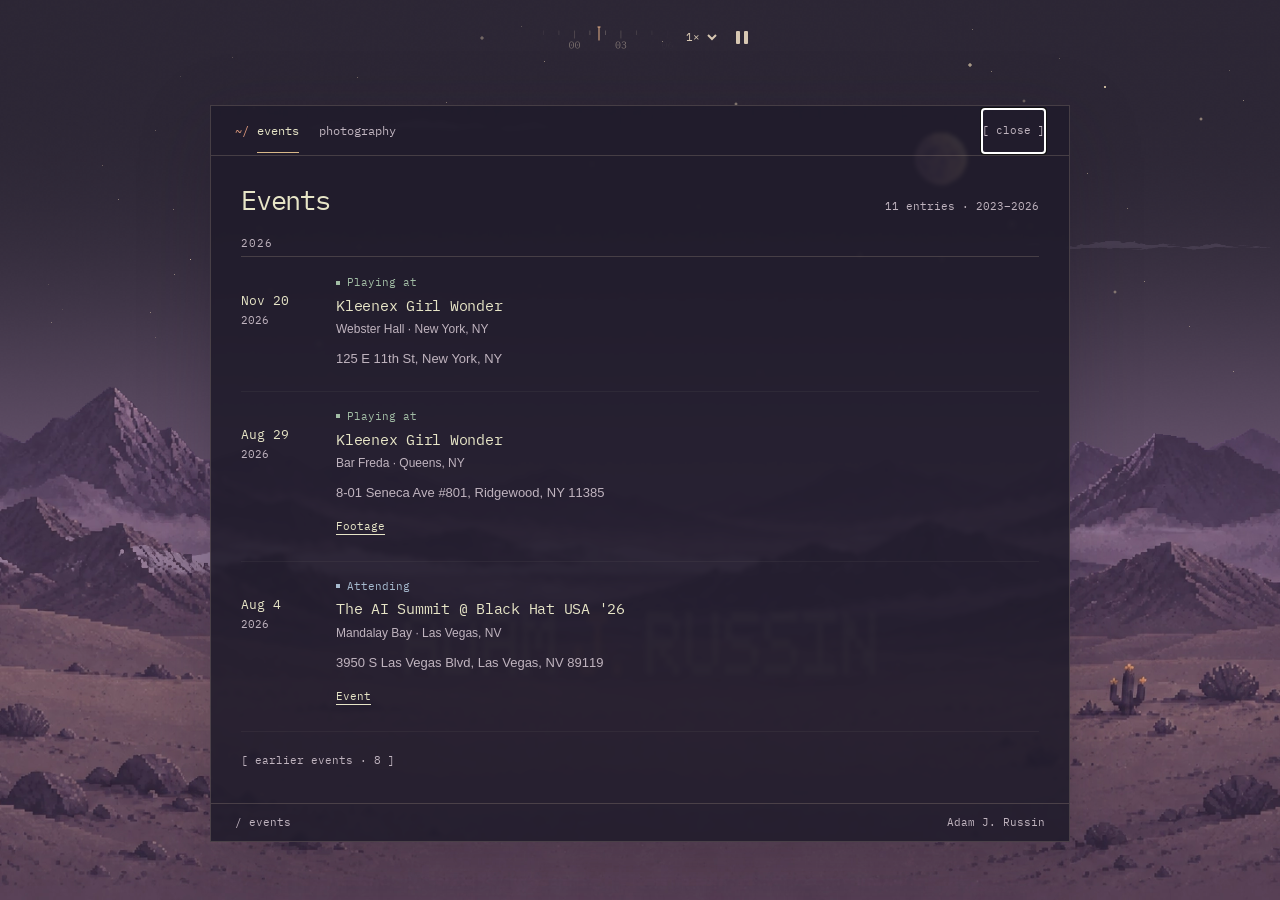
==== events/index.html @ da267774 "Keep a comfortable scene height and scroll short windows" ====
<!doctype html>
<html lang="en">
<head>
  <meta charset="utf-8">
  <meta name="viewport" content="width=device-width, initial-scale=1">
  <meta name="description" content="Personal website of Adam J. Russin — drummer for Kleenex Girl Wonder, photographer, and technology speaker.">
  <title>Events · Adam J. Russin</title>
  <link rel="icon" type="image/svg+xml" href="/favicon.svg">
  <link rel="preconnect" href="https://fonts.googleapis.com">
  <link rel="preconnect" href="https://fonts.gstatic.com" crossorigin>
  <link rel="stylesheet" href="https://fonts.googleapis.com/css2?family=IBM+Plex+Mono:wght@400;500&display=swap">
  <link rel="stylesheet" href="/vista/style.css?v=d1c77b905fd1">
  <script defer src="/vista/content.js?v=d1c77b905fd1"></script>
  <script defer src="/vista/app.js?v=d1c77b905fd1"></script>
<link rel="canonical" href="https://adamrussin.com/events/">
  <meta property="og:title" content="Events · Adam J. Russin">
  <meta property="og:type" content="website">
  <meta property="og:url" content="https://adamrussin.com/events/">
  <meta property="og:description" content="Drummer, photographer, and technology speaker. A small living landscape by Adam J. Russin.">
  <meta property="og:image" content="https://adamrussin.com/vista/assets/03cd3fed69d7.webp">
  <meta name="theme-color" content="#302637">
  <style>.site-heading{position:absolute;width:1px;height:1px;overflow:hidden;clip-path:inset(50%);white-space:nowrap}</style>
  <script async src="https://www.googletagmanager.com/gtag/js?id=G-1J16K8YPDJ"></script>
  <script>
    window.dataLayer = window.dataLayer || [];
    function gtag(){dataLayer.push(arguments);}
    gtag('js', new Date());
    gtag('config', 'G-1J16K8YPDJ', {send_page_view: false});
    gtag('event', 'page_view', {page_location: location.href, page_title: document.title});
  </script>
</head>
<body>
  <main aria-label="Adam J. Russin"><h1 class="site-heading">Adam J. Russin</h1>
    <div id="adam-vista" data-site-base="/" data-release="d1c77b905fd1" data-layout="archive" data-open="false" data-name-pose="upright" aria-label="Living vista with continuous daylight">
  <div class="va-stage">
<div class="va-time-dock" aria-label="Sky time controls">
  <output hidden aria-hidden="true" class="va-time-value" aria-label="Time in the landscape">01:26</output>
  <div class="va-time-compass"><canvas width="300" height="76" aria-hidden="true"></canvas><input class="va-time-input" type="range" min="0" max="1" step="0.001" value="0.06" aria-label="Sky time; drag or throw to turn time" aria-valuetext="01:26"></div>
  <select class="va-time-speed" aria-label="Day and night cycle speed"><option value="1">1×</option><option value="6">6×</option><option value="18">18×</option></select>
  <button type="button" class="va-time-pause" aria-label="Pause sky motion" aria-pressed="false"><span class="va-pause-icon" aria-hidden="true"></span><span class="va-play-icon" aria-hidden="true"></span></button>
</div>

    <div class="va-landscape" aria-hidden="true"></div>
<div class="va-world" aria-hidden="true"><canvas class="va-world-light"></canvas><canvas class="va-world-accents"></canvas></div>
<canvas class="va-moon-layer" aria-hidden="true"></canvas>

    <div class="va-home">
      <nav class="va-sky-nav" aria-label="Main navigation">
        <a class="va-sky-link va-github" href="https://github.com/arussin" target="_blank" rel="noopener noreferrer"><span class="va-constellation" aria-hidden="true"><canvas width="160" height="100"></canvas><b></b><i></i></span>GitHub</a>
        <a class="va-sky-link va-linkedin" href="https://www.linkedin.com/in/adamrussin/" target="_blank" rel="noopener noreferrer"><span class="va-constellation" aria-hidden="true"><canvas width="160" height="100"></canvas><b></b><i></i></span>LinkedIn</a>
        <a class="va-sky-link va-events" data-view="events" aria-controls="va-reading" aria-expanded="false" href="/events/"><span class="va-constellation" aria-hidden="true"><canvas width="160" height="100"></canvas><b></b><i></i></span>Events</a>
        <a class="va-sky-link va-photography" data-view="photography" aria-controls="va-reading" aria-expanded="false" href="/photography/"><span class="va-constellation" aria-hidden="true"><canvas width="160" height="100"></canvas><b></b><i></i></span>Photography</a>
      </nav>
      <div class="va-identity">
        <canvas class="va-name" width="1296" height="236" role="img" aria-label="Adam J. Russin">Adam J. Russin</canvas>
        <div class="va-credit">
          <a class="va-email" href="mailto:adam.russin@gmail.com">adam.russin@gmail.com</a>
          <div class="ajr-pixel-drummer" data-pixel-drummer>
  <button class="pd-play" type="button" aria-label="Play cymbal" data-tooltip="Play cymbal">
    <svg class="pd-art" xmlns="http://www.w3.org/2000/svg" width="110" height="76" viewBox="16 6 90 68" aria-hidden="true" focusable="false" shape-rendering="crispEdges">
      <path fill="var(--pd-shadow)" d="M20 70h76v2H20z"/>
      <path fill="var(--pd-hardware)" d="M85 31h2v37h-2zM77 68h8v2h-8zM87 68h8v2h-8zM75 70h4v2h-4zM93 70h4v2h-4z"/>
      <path fill="var(--pd-seat)" d="M35 43h24v4H35zM45 47h4v17h-4z"/>
      <path fill="var(--pd-shirt)" d="M36 32h20v17H36zM32 35h5v8h-5zM55 35h5v7h-5zM36 47h9v15h-9zM47 47h9v15h-9z"/>
      <path fill="var(--pd-cloth-light)" d="M37 33h3v12h-3zM52 34h3v8h-3zM36 59h9v3h-9zM48 59h8v3h-8z"/>
      <path fill="var(--pd-shoe)" d="M33 61h12v5H33zM48 61h13v5H48z"/>
      <g class="pd-head">
        <path fill="var(--pd-skin)" d="M39 15h14v14H39zM37 19h2v6h-2zM53 19h2v6h-2zM43 28h6v5h-6z"/>
        <path fill="var(--pd-hair)" d="M40 10h12v3H40zM37 13h18v6h-4v-3H40v6h-3zM39 26h3v3h-3zM51 24h3v5h-3zM42 27h10v3H42z"/>
        <path fill="var(--pd-skin-light)" d="M40 19h3v5h-3zM47 25h3v2h-3z"/>
        <path fill="var(--pd-hair)" d="M42 20h2v2h-2zM49 20h2v2h-2z"/>
      </g>
      <path fill="none" stroke="var(--pd-cloth-light)" stroke-width="5" stroke-linejoin="miter" d="M36 35L32 41L28 36"/>
      <path fill="none" stroke="var(--pd-stick)" stroke-width="2" d="M28 36L22 24"/>
      <path fill="var(--pd-skin)" d="M26 34h4v4h-4z"/>
      <path fill="var(--pd-hardware)" d="M19 43h20v3H19zM22 55h2v13h-2zM18 68h10v2H18z"/>
      <path fill="var(--pd-drum-dark)" d="M20 46h18v10H20z"/>
      <path fill="var(--pd-drum)" d="M21 47h15v7H21z"/>
      <path fill="var(--pd-hardware)" d="M19 54h20v2H19zM20 46h2v8h-2zM35 46h2v8h-2z"/>
      <path fill="var(--pd-hardware)" d="M64 46h17v3H64zM77 60h2v9h-2zM73 69h10v2H73z"/>
      <path fill="var(--pd-drum-dark)" d="M65 49h15v13H65z"/>
      <path fill="var(--pd-drum)" d="M66 49h12v10H66z"/>
      <path fill="var(--pd-hardware)" d="M64 60h17v2H64zM65 49h2v11h-2zM78 49h2v11h-2z"/>
      <path fill="var(--pd-hardware)" d="M37 44h15v2h4v4h3v13h-3v4h-4v2H37v-2h-4v-4h-3V50h3v-4h4z"/>
      <path fill="var(--pd-drum-dark)" d="M37 47h15v2h3v4h2v8h-2v4h-3v2H37v-2h-3v-4h-2v-8h2v-4h3z"/>
      <path fill="var(--pd-drum)" d="M38 48h13v2h3v4h1v6h-2v4H37v-3h-3v-8h2v-3h2z"/>
      <path fill="var(--pd-rim-light)" d="M40 49h8v2h-8zM33 52h2v8h-2zM36 65h4v2h-4z"/>
      <path fill="var(--pd-shoe)" d="M48 58h5v5h-5zM30 66h7v4h-7zM52 66h8v4h-8z"/>
      <path class="pd-arm-right" fill="none" stroke="var(--pd-cloth-light)" stroke-width="5" stroke-linejoin="miter" d="M54 35L59 40L64.2 29.5"/>
      <path class="pd-stick-right" fill="none" stroke="var(--pd-stick)" stroke-width="2" d="M64.2 29.5L74 12"/>
      <rect class="pd-hand-right" fill="var(--pd-skin)" x="62.2" y="27.5" width="4" height="4"/>
      <g class="pd-cymbal">
        <path class="pd-cymbal-metal" fill="var(--pd-gold)" d="M82 24h8v2h7v2h5v2H72v-2h6v-2h4z"/>
        <path class="pd-cymbal-edge" fill="var(--pd-gold-dark)" d="M74 30h26v2H74z"/>
        <path fill="var(--pd-gold-light)" d="M79 27h14v1H79zM75 28h7v1h-7z"/>
        <path fill="var(--pd-hardware)" d="M85 22h3v5h-3z"/>
      </g>
    </svg>
  </button>
  <p class="pd-copy">I am also the drummer for <a class="pd-band" href="https://kleenexgirlwonder.bandcamp.com/music" target="_blank" rel="noopener noreferrer">Kleenex Girl Wonder</a></p>
</div>
        </div>
      </div>
    </div>
    <section class="va-reading" id="va-reading" aria-label="Events and Photography" hidden>
      <header class="va-window-bar">
        <nav class="va-panel-tabs" aria-label="Sections"><span class="va-directory" aria-hidden="true">~/</span><a data-view="events" href="/events/">events</a><a data-view="photography" href="/photography/">photography</a></nav>
        <button type="button" class="va-close" aria-label="Close overlay and return to the name">[ close ]</button>
      </header>
      <div class="va-content">
        <div class="va-heading"><h2>Events</h2><span class="va-record-count"></span></div>
        <div class="va-event-content"><div class="va-event-list"></div><button class="va-earlier" type="button">Earlier events</button></div>
        <div class="va-photo-content" hidden>
          <div class="va-photo-focus" hidden><div class="va-photo-focus-tools"><button type="button" class="va-sheet-return">[ contact sheet ]</button><div><button type="button" class="va-photo-prev" aria-label="Previous photograph">[ prev ]</button><button type="button" class="va-photo-next" aria-label="Next photograph">[ next ]</button></div></div><img class="va-full-photo" alt=""><span class="va-focus-index"></span></div>
          <div class="va-photo-grid"></div>
          <div class="va-photo-pager"><span></span><div><button class="va-sheet-prev" type="button">[ prev ]</button><button class="va-sheet-next" type="button">[ next ]</button></div></div>
        </div>
      </div>
      <footer class="va-window-foot"><span class="va-foot-path">/ events</span><span>Adam J. Russin</span></footer>
    </section>
  </div>
  <p class="va-announcement" aria-live="polite"></p>
</div>
  </main>
  <noscript><style>#adam-vista{display:none}.no-script{max-width:850px;margin:auto}.no-script img{width:44%;height:auto;margin:2%}.no-script .event-entry{margin:2em 0}</style><section class="no-script"><h1>Adam J. Russin</h1><nav><a href="/">Home</a> · <a href="/events/">Events</a> · <a href="/photography/">Photography</a></nav><p><a href="mailto:adam.russin@gmail.com">adam.russin@gmail.com</a></p>

            <div class="event-entry" data-date="2026-08-04">
                <div class="event-bullet">
                    <div class="bullet-date">8/4/26</div>
                    <div class="bullet-location">(Las Vegas, NV)</div>
                </div>
                <div class="event-content">
                    <div class="event-tag attending">[Attending]</div>
                    <div class="event-header">
                        <strong>The AI Summit @ Black Hat USA '26</strong>
                    </div>
                    <div class="event-location-full">Mandalay Bay</div>
                    <div class="event-desc">3950 S Las Vegas Blvd, Las Vegas, NV 89119</div>
                    <a href="https://blackhat.com/us-26/ai-summit.html" target="_blank" rel="noopener noreferrer" class="event-link">[Event]</a>
                </div>
            </div>

            <div class="event-entry" data-date="2026-11-20">
                <div class="event-bullet">
                    <div class="bullet-date">11/20/26</div>
                    <div class="bullet-location">(New York, NY)</div>
                </div>
                <div class="event-content">
                    <div class="event-tag">[Playing at]</div>
                    <div class="event-header">
                        <strong>Kleenex Girl Wonder</strong>
                    </div>
                    <div class="event-location-full">Webster Hall</div>
                    <div class="event-desc">125 E 11th St, New York, NY</div>
                </div>
            </div>

            <div class="event-entry" data-date="2026-08-29">
                <div class="event-bullet">
                    <div class="bullet-date">8/29/26</div>
                    <div class="bullet-location">(Queens, NY)</div>
                </div>
                <div class="event-content">
                    <div class="event-tag">[Playing at]</div>
                    <div class="event-header">
                        <strong>Kleenex Girl Wonder</strong>
                    </div>
                    <div class="event-location-full">Bar Freda</div>
                    <div class="event-desc">8-01 Seneca Ave #801, Ridgewood, NY 11385</div>
                    <a href="https://www.instagram.com/stories/highlights/17973199365102891/" target="_blank" rel="noopener noreferrer" class="event-link">[Footage]</a>
                </div>
            </div>

            <div class="event-entry" data-date="2026-07-17">
                <div class="event-bullet">
                    <div class="bullet-date">7/17/26</div>
                    <div class="bullet-location">(Tokyo, JP)</div>
                </div>
                <div class="event-content">
                    <div class="event-tag speaking">[Speaking at]</div>
                    <div class="event-header">
                        <strong>ai& × Moonshot Tokyo Hackathon Night</strong>
                    </div>
                    <div class="event-location-full">Sakura Deeptech Shibuya (Central Building 12th Floor)</div>
                    <div class="event-desc">Build with frontier coding on frontier inference — free, for one night! Kimi K2.7 Code is Moonshot's open-source agentic coding model.</div>
                    <a href="https://lu.ma/5q9mc204" target="_blank" rel="noopener noreferrer" class="event-link">[Event]</a>
                </div>
            </div>

            <div class="event-entry" data-date="2026-07-16">
                <div class="event-bullet">
                    <div class="bullet-date">7/16/26</div>
                    <div class="bullet-location">(Tokyo, JP)</div>
                </div>
                <div class="event-content">
                    <div class="event-tag speaking">[Speaking at]</div>
                    <div class="event-header">
                        <strong>How Enterprises Are Adopting AI - Roundtable</strong>
                    </div>
                    <div class="event-location-full">CIC Tokyo</div>
                    <div class="event-desc">A candid roundtable discussion featuring AI consultants, builders, community leaders, and enterprise practitioners sharing real experiences from AI adoption inside organizations.</div>
                    <a href="https://lu.ma/6aicvvj2" target="_blank" rel="noopener noreferrer" class="event-link">[Event]</a>
                </div>
            </div>

            <div class="event-entry" data-date="2026-03-21">
                <div class="event-bullet">
                    <div class="bullet-date">3/21/26</div>
                    <div class="bullet-location">(New York, NY)</div>
                </div>
                <div class="event-content">
                    <div class="event-tag">[Playing at]</div>
                    <div class="event-header">
                        <strong>Kleenex Girl Wonder</strong>
                    </div>
                    <div class="event-location-full">Night Club 101</div>
                    <div class="event-desc">101 Avenue A, New York, NY</div>
                    <a href="https://www.instagram.com/stories/highlights/18334312042174971/" target="_blank" rel="noopener noreferrer" class="event-link">[Footage]</a>
                </div>
            </div>

            <div class="event-entry" data-date="2025-08-03">
                <div class="event-bullet">
                    <div class="bullet-date">8/3/25</div>
                    <div class="bullet-location">(Brooklyn, NY)</div>
                </div>
                <div class="event-content">
                    <div class="event-tag">[Playing at]</div>
                    <div class="event-header">
                        <strong>Kleenex Girl Wonder</strong>
                    </div>
                    <div class="event-location-full">The Meadows (Bazooka Fest)</div>
                    <div class="event-desc">17 Meadow St, Brooklyn, NY</div>
                    <a href="https://www.instagram.com/stories/highlights/18075908870509567/" target="_blank" rel="noopener noreferrer" class="event-link">[Footage]</a>
                </div>
            </div>

            <div class="event-entry" data-date="2025-06-29">
                <div class="event-bullet">
                    <div class="bullet-date">6/29/25</div>
                    <div class="bullet-location">(Chicago, IL)</div>
                </div>
                <div class="event-content">
                    <div class="event-tag">[Playing at]</div>
                    <div class="event-header">
                        <strong>Kleenex Girl Wonder</strong>
                    </div>
                    <div class="event-location-full">The Hideout</div>
                    <div class="event-desc">1354 W Wabansia Ave, Chicago, IL</div>
                    <a href="https://www.instagram.com/stories/highlights/18020058671718632/" target="_blank" rel="noopener noreferrer" class="event-link">[Footage]</a>
                </div>
            </div>

            <div class="event-entry" data-date="2025-04-13">
                <div class="event-bullet">
                    <div class="bullet-date">4/13/25</div>
                    <div class="bullet-location">(Brooklyn, NY)</div>
                </div>
                <div class="event-content">
                    <div class="event-tag">[Playing at]</div>
                    <div class="event-header">
                        <strong>Kleenex Girl Wonder</strong>
                    </div>
                    <div class="event-location-full">Hart Bar</div>
                    <div class="event-desc">538 Hart St, Brooklyn, NY</div>
                    <a href="https://www.instagram.com/stories/highlights/18499121200046983/" target="_blank" rel="noopener noreferrer" class="event-link">[Footage]</a>
                </div>
            </div>

            <div class="event-entry" data-date="2024-08-23">
                <div class="event-bullet">
                    <div class="bullet-date">8/23/24</div>
                    <div class="bullet-location">(Brooklyn, NY)</div>
                </div>
                <div class="event-content">
                    <div class="event-tag">[Playing at]</div>
                    <div class="event-header">
                        <strong>Kleenex Girl Wonder</strong>
                    </div>
                    <div class="event-location-full">Caffeine Underground</div>
                    <div class="event-desc">447 Central Ave, Brooklyn, NY</div>
                    <a href="https://www.instagram.com/stories/highlights/18023089169126275/" target="_blank" rel="noopener noreferrer" class="event-link">[Footage]</a>
                </div>
            </div>

            <div class="event-entry" data-date="2023-04-21">
                <div class="event-bullet">
                    <div class="bullet-date">4/21/23</div>
                    <div class="bullet-location">(Boston, MA)</div>
                </div>
                <div class="event-content">
                    <div class="event-tag">[Playing at]</div>
                    <div class="event-header">
                        <strong>Kleenex Girl Wonder</strong>
                    </div>
                    <div class="event-location-full">Trendy Shit Town</div>
                    <div class="event-desc">Boston, MA</div>
                    <a href="https://www.instagram.com/stories/highlights/17872386107890906/" target="_blank" rel="noopener noreferrer" class="event-link">[Footage]</a>
                </div>
            </div>
</section></noscript>
</body>
</html>
---- vista/style.css ----
/* Animate the inherited palette once, so hidden/new content shares the current
   color instead of starting its own delayed fade when a section is opened. */
@property --va-ink{syntax:'<color>';inherits:true;initial-value:#e7e5c7}
@property --va-soft{syntax:'<color>';inherits:true;initial-value:#c0b4bf}
@property --va-accent{syntax:'<color>';inherits:true;initial-value:#dd997d}
@property --va-glass{syntax:'<color>';inherits:true;initial-value:rgba(32,28,43,.89)}
@property --va-rule{syntax:'<color>';inherits:true;initial-value:#c4b39b35}
@property --va-playing{syntax:'<color>';inherits:true;initial-value:#a2bda5}
@property --va-speaking{syntax:'<color>';inherits:true;initial-value:#d7b985}
@property --va-attending{syntax:'<color>';inherits:true;initial-value:#a7bbcf}
#adam-vista{transition:--va-ink var(--va-ink-duration,1.6s) ease,--va-soft var(--va-ink-duration,1.6s) ease,--va-accent var(--va-ink-duration,1.6s) ease,--va-glass var(--va-ink-duration,1.6s) ease,--va-rule var(--va-ink-duration,1.6s) ease,--va-playing var(--va-ink-duration,1.6s) ease,--va-speaking var(--va-ink-duration,1.6s) ease,--va-attending var(--va-ink-duration,1.6s) ease}
@media(prefers-reduced-motion:reduce){#adam-vista{transition:none}}
#adam-vista{--va-ink:#e7e5c7;--va-soft:#c0b4bf;--va-rule:#c4b39b35;--va-accent:#dd997d;--va-glass:rgba(32,28,43,.89);--va-name-width:56%;position:relative;isolation:isolate;container-type:inline-size;background:#342b3e;color:var(--va-ink);font:400 12px/1.6 'IBM Plex Mono',monospace;color-scheme:dark;width:100%;overflow:clip}
#adam-vista *{box-sizing:border-box}
#adam-vista [hidden]{display:none!important}
#adam-vista button,#adam-vista a{-webkit-tap-highlight-color:transparent}
#adam-vista button{font:inherit;color:inherit;background:transparent;border:0;border-radius:0;box-shadow:none;cursor:pointer;padding:0}
#adam-vista a{color:inherit;text-decoration:none}
#adam-vista button:hover,#adam-vista a:hover{color:var(--va-accent)}
#adam-vista button:disabled{opacity:.3;cursor:default}
#adam-vista .va-stage{position:relative;min-height:680px;min-height:max(660px,66.666cqw);display:flow-root}
#adam-vista .va-landscape{position:absolute;inset:0;background-image:url('assets/03cd3fed69d7.webp');background-size:auto max(660px,66.666cqw);background-position:top center;background-repeat:no-repeat;background-color:#6d586c;pointer-events:none}
#adam-vista .va-home{position:absolute;inset:0;pointer-events:none}
#adam-vista .va-sky-nav{position:absolute;inset:0;transition:opacity .4s ease,transform .7s cubic-bezier(.22,1,.36,1)}
#adam-vista .va-sky-link{position:absolute;display:flex;align-items:center;justify-content:center;min-height:44px;font:500 clamp(17px,2.35cqw,24px)/1.4 'IBM Plex Mono',monospace;letter-spacing:-.65px;white-space:nowrap;padding:7px 2px;pointer-events:auto;text-shadow:0 1px 7px #2c233650}
#adam-vista .va-github{left:29%;top:24%}
#adam-vista .va-linkedin{left:39%;top:34.5%}
#adam-vista .va-events{left:59%;top:24.5%}
#adam-vista .va-photography{left:62%;top:35.5%}
#adam-vista .va-constellation{position:absolute;width:160px;height:100px;left:-52px;top:-40px;pointer-events:none}
#adam-vista .va-constellation canvas{position:absolute;inset:0;display:block;width:160px;height:100px;background:transparent;opacity:0;transition:opacity 1.3s ease}
#adam-vista .va-constellation b{position:absolute;left:35px;top:28px;width:4px;height:4px;background:#e6d1a9;box-shadow:0 0 7px #e4c9a324;transform:rotate(0);transition:box-shadow .4s}
#adam-vista .va-constellation b:before,#adam-vista .va-constellation b:after{content:'';position:absolute;background:inherit}
#adam-vista .va-constellation b:before{height:2px;width:8px;top:1px;left:-2px}
#adam-vista .va-constellation b:after{width:2px;height:8px;left:1px;top:-2px}
#adam-vista .va-constellation i{position:absolute;left:41px;top:38px;width:27px;border-top:1px solid #d5c0a36b;transform:rotate(48deg);transform-origin:left center}
#adam-vista .va-events .va-constellation{left:auto;right:-68px;top:-42px;transform:scaleX(-1)}
#adam-vista .va-photography .va-constellation{left:auto;right:-37px;top:7px;transform:scale(-1)}
#adam-vista .va-sky-link:hover .va-constellation canvas,#adam-vista .va-sky-link:focus-visible .va-constellation canvas{opacity:.72}
#adam-vista .va-sky-link:hover .va-constellation b{box-shadow:0 0 0 7px #edddba10,0 0 0 8px #edddba25}
#adam-vista .va-identity{position:absolute;left:0;right:0;top:71%;display:flex;align-items:center;flex-direction:column;pointer-events:none;transition:opacity .5s,left .8s,right .8s,top .8s}
#adam-vista .va-name{width:var(--va-name-width);max-width:660px;height:auto;aspect-ratio:1296/236;display:block;background:transparent;pointer-events:none}
#adam-vista .va-credit{display:flex;flex-direction:column;align-items:center;color:#e0d0cc;max-width:calc(100% - 36px);margin-top:-5px;pointer-events:auto;transition:opacity .3s}
#adam-vista .va-email{font:400 12px/1.5 'IBM Plex Mono',monospace;display:flex;min-height:30px;align-items:center;letter-spacing:0}

#adam-vista .ajr-pixel-drummer{--pd-shirt:#262a30;--pd-cloth-light:#4d5660;--pd-hair:#27282b;--pd-shoe:#24272b;--pd-seat:#737b81;--pd-skin:#d4a285;--pd-skin-light:#e7bda1;--pd-stick:#e5c390;--pd-drum:#b65340;--pd-drum-dark:#743c37;--pd-hardware:#9aabae;--pd-rim-light:#d7ddce;--pd-gold:#d5ac4a;--pd-gold-dark:#927332;--pd-gold-light:#f7d987;--pd-shadow:#77777736;display:flex;align-items:center;justify-content:center;gap:12px;flex-wrap:wrap;color:inherit}
#adam-vista .ajr-pixel-drummer .pd-play{display:block;flex:0 0 110px;width:110px;height:76px;padding:0;margin:0;background:transparent;border:0;border-radius:0;color:inherit;cursor:pointer;-webkit-tap-highlight-color:transparent;touch-action:manipulation}
#adam-vista .ajr-pixel-drummer .pd-art{display:block;width:110px;height:76px;overflow:visible;image-rendering:pixelated;pointer-events:none}
#adam-vista .ajr-pixel-drummer .pd-copy{flex:0 1 auto;max-width:34ch;margin:0;padding:0;font:inherit;line-height:1.65;text-wrap:balance}
#adam-vista .ajr-pixel-drummer .pd-band{color:inherit;text-decoration:underline;text-underline-offset:4px;display:inline;padding:8px 0}
#adam-vista .ajr-pixel-drummer[data-pd-feedback=true] .pd-cymbal-metal{fill:var(--pd-gold-light)}
#adam-vista .ajr-pixel-drummer[data-pd-feedback=true] .pd-cymbal-edge{fill:var(--pd-gold)}

/* A fixed drummer column keeps the kit beside the entire credit at every width. */
#adam-vista .ajr-pixel-drummer{
  display:grid;
  grid-template-columns:minmax(0,1fr) 44px;
  align-items:center;
  justify-content:end;
  gap:8px;
  width:max-content;
  max-width:100%;
  min-width:0;
  color:inherit;
}
#adam-vista .ajr-pixel-drummer .pd-copy{
  grid-column:1;
  grid-row:1;
  width:auto;
  min-width:0;
  max-width:none;
  margin:0;
  padding:0;
  font:400 11px/1.65 'IBM Plex Mono',monospace;
  text-align:right;
  white-space:normal;
  text-wrap:wrap;
  overflow-wrap:normal;
  word-break:normal;
  color:inherit;
}
#adam-vista .ajr-pixel-drummer .pd-band{
  display:inline-block;
  white-space:nowrap;
  color:inherit;
  padding:0;
  text-decoration-color:currentColor;
  text-underline-offset:4px;
  text-decoration-thickness:1px;
}
#adam-vista .ajr-pixel-drummer .pd-play{
  grid-column:2;
  grid-row:1;
  display:flex;
  align-items:center;
  justify-content:center;
  width:44px;
  height:44px;
  min-width:44px;
  min-height:44px;
  margin:0;
  padding:0;
  border:0;
  background:transparent;
  color:inherit;
}
#adam-vista .ajr-pixel-drummer .pd-art{
  display:block;
  flex:none;
  width:44px;
  height:auto;
  max-width:none;
  aspect-ratio:110/76;
}

#adam-vista .ajr-pixel-drummer{gap:8px;color:#d2c6cd}
#adam-vista .ajr-pixel-drummer .pd-copy{font-family:Arial,sans-serif;font-size:12px;letter-spacing:.05px;text-align:right;line-height:1.65}
#adam-vista .ajr-pixel-drummer .pd-band{color:var(--va-ink);text-decoration:underline;text-underline-offset:4px}
#adam-vista[data-open=true] .va-sky-nav{opacity:0;transform:translateY(-10px)}
#adam-vista[data-open=true] .va-identity{opacity:.32}
#adam-vista[data-open=true] .va-credit{opacity:0;pointer-events:none}
#adam-vista .va-reading{position:relative;z-index:3;width:79%;max-width:860px;margin:105px auto 70px;background:var(--va-glass);backdrop-filter:blur(5px);-webkit-backdrop-filter:blur(5px);border:1px solid var(--va-rule);box-shadow:0 20px 65px #20192840;color:var(--va-ink)}
#adam-vista .va-reading:before,#adam-vista .va-reading:after{content:'';position:absolute;width:12px;height:12px;pointer-events:none;border-color:#c0b3977a}
#adam-vista .va-reading:before{left:-1px;top:-1px;border-left:1px solid;border-top:1px solid}
#adam-vista .va-reading:after{right:-1px;bottom:-1px;border-right:1px solid;border-bottom:1px solid}
#adam-vista .va-window-bar{display:flex;align-items:center;justify-content:space-between;gap:12px;padding:0 24px;min-height:50px;border-bottom:1px solid var(--va-rule)}
#adam-vista .va-panel-tabs{display:flex;gap:20px;align-items:center;min-width:0}
#adam-vista .va-panel-tabs :is(button,a){min-height:44px;display:inline-flex;align-items:center;color:var(--va-soft);position:relative}
#adam-vista .va-panel-tabs [aria-current=page]{color:var(--va-ink)}
#adam-vista .va-panel-tabs [aria-current=page]:after{content:'';position:absolute;left:0;right:0;bottom:0;border-bottom:1px solid #d9b889}
#adam-vista .va-directory{color:var(--va-accent);margin-right:-12px}
#adam-vista .va-close{color:var(--va-soft);white-space:nowrap;min-height:44px;font-size:11px}
#adam-vista .va-content{padding:27px 30px 20px}
#adam-vista .va-heading{display:flex;align-items:baseline;justify-content:space-between;gap:10px;flex-wrap:wrap;margin-bottom:18px}
#adam-vista h2{font:400 27px/1.25 'IBM Plex Mono',monospace;letter-spacing:-1.2px;margin:0}
#adam-vista .va-record-count{font-size:11px;color:var(--va-soft)}
#adam-vista .va-era{font-size:11px;font-weight:400;letter-spacing:.08em;color:var(--va-soft);margin:20px 0 1px;padding-bottom:4px;border-bottom:1px solid var(--va-rule)}
#adam-vista .va-era:first-child{margin-top:0}
#adam-vista .va-event{display:grid;grid-template-columns:76px minmax(0,1fr);gap:19px;padding:16px 0;border-bottom:1px solid #d9cbb30e}
#adam-vista .va-event time{font-size:13px;font-weight:400;line-height:1.6;white-space:nowrap;padding-top:17px}
#adam-vista .va-event time span{display:block;font-size:11px;color:var(--va-soft)}
#adam-vista .va-event details{background:transparent;margin:0;padding:0;border:0}
#adam-vista .va-event summary{list-style:none;cursor:pointer;padding:0;margin:0;min-height:44px}
#adam-vista .va-event summary::-webkit-details-marker{display:none}
#adam-vista .va-kind{display:flex;gap:7px;align-items:center;font-size:11px;line-height:1.5;color:#a2bda5}
#adam-vista .va-kind:before{content:'';width:4px;height:4px;background:currentColor;flex:none}
#adam-vista [data-kind=speaking] .va-kind{color:#d7b985}
#adam-vista [data-kind=attending] .va-kind{color:#a7bbcf}
#adam-vista .va-event h3{font:400 15px/1.55 'IBM Plex Mono',monospace;letter-spacing:-.25px;margin:3px 0}
#adam-vista .va-event summary:hover h3{color:var(--va-accent)}
#adam-vista .va-venue{font:400 12px/1.6 Arial,sans-serif;color:var(--va-soft)}
#adam-vista .va-event-detail{padding-top:10px;max-width:65ch}
#adam-vista .va-event-detail p{font:400 13px/1.6 Arial,sans-serif;color:var(--va-soft);margin:0 0 5px}
#adam-vista .va-event-detail a{display:inline-flex;align-items:center;min-height:36px;font-size:11px;text-decoration:underline;text-underline-offset:4px;color:var(--va-ink);margin-right:18px}
#adam-vista .va-earlier{font-size:11px;min-height:44px;margin-top:7px;color:var(--va-soft)}
#adam-vista .va-window-foot{display:flex;justify-content:space-between;gap:12px;padding:10px 24px;border-top:1px solid var(--va-rule);font-size:11px;color:var(--va-soft)}
#adam-vista .va-foot-path{color:#d0bf9d}
#adam-vista .va-photo-grid{display:grid;grid-template-columns:repeat(3,minmax(0,1fr));align-items:start;gap:23px 18px;margin-top:23px}
#adam-vista .va-photo{display:block;width:100%;min-width:0;text-align:left}
#adam-vista .va-photo img{display:block;width:100%;height:auto;aspect-ratio:4/3;object-fit:contain;background:transparent;transition:filter .25s;filter:saturate(.84)}
#adam-vista .va-photo:hover img{filter:saturate(1)}
#adam-vista .va-photo span{display:flex;justify-content:space-between;gap:5px;margin-top:7px;font-size:11px;color:var(--va-soft);line-height:1.5}
#adam-vista .va-photo span em{font-style:normal;color:#a99fab;font-size:10px}
#adam-vista .va-photo-pager{display:flex;gap:10px;align-items:center;justify-content:space-between;margin-top:22px;font-size:11px;color:var(--va-soft)}
#adam-vista .va-photo-pager>div,#adam-vista .va-photo-focus-tools>div{display:flex;gap:16px}
#adam-vista .va-photo-pager button,#adam-vista .va-photo-focus-tools button{min-height:44px;font-size:11px}
#adam-vista .va-photo-focus-tools{display:flex;align-items:center;justify-content:space-between;gap:10px;flex-wrap:wrap;margin-bottom:12px}
#adam-vista .va-full-photo{display:block;width:100%;height:auto;max-height:570px;object-fit:contain;background:transparent}
#adam-vista .va-focus-index{display:block;font-size:11px;color:var(--va-soft);margin-top:12px;text-align:center}
#adam-vista[data-layout=drawer] .va-reading{width:90%;max-width:none;margin-top:250px;margin-bottom:30px;border-left:0;border-right:0;box-shadow:0 -15px 65px #21182f30;backdrop-filter:blur(3px)}
#adam-vista[data-layout=drawer] .va-reading:before,#adam-vista[data-layout=drawer] .va-reading:after{display:none}
#adam-vista[data-layout=drawer] .va-window-bar{padding-inline:30px;border-bottom:0}
#adam-vista[data-layout=drawer] .va-content{padding-top:8px}
#adam-vista[data-layout=drawer] .va-event{grid-template-columns:95px minmax(0,1fr);padding:11px 0}
#adam-vista[data-layout=drawer] .va-event summary{display:grid;grid-template-columns:minmax(0,1.3fr) minmax(0,1fr);column-gap:20px}
#adam-vista[data-layout=drawer] .va-kind{grid-column:1/-1}
#adam-vista[data-layout=drawer] .va-venue{align-self:center}
#adam-vista[data-layout=drawer] .va-photo-grid{grid-template-columns:repeat(3,minmax(0,1fr));gap:18px 26px}
#adam-vista[data-layout=folio] .va-reading{width:54%;margin:82px 5% 60px auto;max-width:none;border:0;border-left:1px solid #c1b09360;box-shadow:-14px 0 55px #261e3525}
#adam-vista[data-layout=folio] .va-reading:before{height:54px;width:0;left:-1px;border-left-color:#d9c091;border-top:0}
#adam-vista[data-layout=folio] .va-reading:after{display:none}
#adam-vista[data-layout=folio] .va-window-bar{padding-inline:22px;gap:8px}
#adam-vista[data-layout=folio] .va-panel-tabs{gap:14px}
#adam-vista[data-layout=folio] .va-content{padding-inline:24px}
#adam-vista[data-layout=folio] .va-heading{align-items:start;flex-direction:column;gap:7px}
#adam-vista[data-layout=folio] .va-event{grid-template-columns:62px minmax(0,1fr);gap:12px}
#adam-vista[data-layout=folio] .va-event h3{font-size:14px}
#adam-vista[data-layout=folio] .va-photo-grid{grid-template-columns:repeat(2,minmax(0,1fr));gap:22px 16px}
#adam-vista[data-layout=folio] .va-photo span em{display:none}
#adam-vista[data-layout=folio][data-open=true] .va-identity{left:1%;right:60%;top:69%;opacity:.75}
#adam-vista[data-layout=folio][data-open=true] .va-name{width:100%}
#adam-vista .va-announcement{position:absolute;width:1px;height:1px;clip-path:inset(50%);overflow:hidden;white-space:nowrap;margin:0}
@container(max-width:700px){
 #adam-vista .va-stage{min-height:650px}
 #adam-vista .va-landscape{background-size:auto 650px;background-position:center top}
 #adam-vista .va-github{left:20%;top:23%}
 #adam-vista .va-linkedin{left:29%;top:36%}
 #adam-vista .va-events{left:64%;top:24%}
 #adam-vista .va-photography{left:57%;top:37%}
 #adam-vista .va-identity{top:72%}
 #adam-vista .va-name{width:84%;max-width:520px}
 #adam-vista .va-reading{width:90%;margin-top:78px}
 #adam-vista .va-content{padding:23px}
 #adam-vista .va-photo-grid{gap:20px 12px}
 #adam-vista .va-photo span em{display:none}
 #adam-vista[data-layout=drawer] .va-reading{width:96%;margin-top:210px}
 #adam-vista[data-layout=drawer] .va-event summary{display:block}
 #adam-vista[data-layout=folio] .va-reading{width:72%;margin-right:3%}
 #adam-vista[data-layout=folio][data-open=true] .va-identity{opacity:.15;left:0;right:0}
}
@container(max-width:460px){
 #adam-vista .va-stage{min-height:680px}
 #adam-vista .va-landscape{background-size:auto 680px}
 #adam-vista .va-sky-link{font-size:17px;letter-spacing:-.7px}
 #adam-vista .va-github{left:14%;top:25%}
 #adam-vista .va-linkedin{left:19%;top:39%}
 #adam-vista .va-events{left:62%;top:25.5%}
 #adam-vista .va-photography{left:53%;top:41%}
 #adam-vista .va-constellation{transform:scale(.8);transform-origin:60px 60px}
 #adam-vista .va-events .va-constellation{right:-43px;transform:scale(-.8,.8)}
 #adam-vista .va-photography .va-constellation{right:-11px;transform:scale(-.8)}
 #adam-vista .va-identity{top:74%;gap:11px}
 #adam-vista .va-name{width:94%}
 #adam-vista .va-credit{max-width:calc(100% - 30px);gap:2px}
 #adam-vista .va-email{font-size:11px;min-height:36px}
 #adam-vista .ajr-pixel-drummer .pd-copy{font-size:11px}
 #adam-vista .va-reading,#adam-vista[data-layout=folio] .va-reading{width:calc(100% - 26px);margin:70px 13px 28px}
 #adam-vista .va-window-bar,#adam-vista[data-layout=folio] .va-window-bar,#adam-vista[data-layout=drawer] .va-window-bar{padding-inline:15px;gap:8px}
 #adam-vista .va-directory{display:none}
 #adam-vista .va-panel-tabs{gap:15px;font-size:11px}
 #adam-vista .va-close{font-size:11px}
 #adam-vista .va-content,#adam-vista[data-layout=folio] .va-content{padding:20px 16px}
 #adam-vista .va-heading{align-items:start;flex-direction:column;gap:7px}
 #adam-vista .va-event,#adam-vista[data-layout=folio] .va-event,#adam-vista[data-layout=drawer] .va-event{grid-template-columns:55px minmax(0,1fr);gap:12px}
 #adam-vista .va-event h3{font-size:13px}
 #adam-vista .va-event time{font-size:12px}
 #adam-vista .va-window-foot{padding-inline:16px;font-size:10px}
 #adam-vista .va-photo-grid,#adam-vista[data-layout=drawer] .va-photo-grid{grid-template-columns:repeat(2,minmax(0,1fr));gap:20px 14px}
 #adam-vista[data-layout=drawer] .va-reading{width:calc(100% - 16px);margin:170px 8px 20px}
}
@media(prefers-reduced-motion:reduce){#adam-vista *{transition:none!important;animation:none!important}}

#adam-vista{--va-sky-ink:#e7e5c7;--va-night:1;--va-day:0;--va-ground-ink:#d2c6cd;--va-playing:#a2bda5;--va-speaking:#d7b985;--va-attending:#a7bbcf;--va-scene-height:max(700px,66.666cqw);--va-dock-ink:#d7c7b2}
#adam-vista .va-stage{min-height:var(--va-scene-height)}
#adam-vista .va-landscape{background-size:auto var(--va-scene-height)}
#adam-vista .va-world{position:absolute;inset:0 0 auto;height:var(--va-scene-height);pointer-events:none;opacity:0}
#adam-vista[data-sky-ready=true] .va-world{opacity:1}
#adam-vista[data-sky-ready=true] .va-landscape{background-image:none;background-color:var(--va-ground-color,#756077)}
#adam-vista .va-world canvas{display:block;position:absolute;inset:0;width:100%;height:100%;background:transparent;pointer-events:none}
#adam-vista .va-sky-art{position:absolute;inset:0 0 auto;height:var(--va-scene-height);z-index:1;pointer-events:none;transition:opacity .5s ease}
#adam-vista .va-moon-layer{display:block;position:absolute;inset:0 0 auto;width:100%;height:var(--va-scene-height);z-index:2;background:transparent;pointer-events:none;opacity:0}
#adam-vista[data-sky-ready=true] .va-moon-layer{opacity:1}
#adam-vista .va-sky-nav{z-index:3}
#adam-vista .va-reading{z-index:4}
#adam-vista[data-open=true] .va-sky-art{opacity:0}
#adam-vista .va-sky-art [data-active=true] canvas{opacity:calc(var(--va-night) * .72)}
#adam-vista .va-sky-art [data-active=true] b{box-shadow:0 0 0 7px #edddba10,0 0 0 8px #edddba25}
#adam-vista .va-sky-link{color:var(--va-sky-ink);text-shadow:none}
#adam-vista .va-sky-link:hover{color:var(--va-accent)}
#adam-vista .va-identity{top:70.8%}
#adam-vista .va-credit{margin-top:-24px;color:var(--va-ground-ink);text-shadow:0 1px 1px var(--va-type-edge);transition:opacity .3s,color var(--va-ink-duration,1.6s) ease,text-shadow var(--va-ink-duration,1.6s) ease}
#adam-vista .ajr-pixel-drummer,#adam-vista .ajr-pixel-drummer .pd-band{color:inherit}
#adam-vista .va-credit a{transition:filter .35s ease}
#adam-vista .va-credit a:hover,#adam-vista .va-credit a:focus-visible{color:inherit;filter:brightness(1.1)}
#adam-vista .va-constellation b,#adam-vista .va-constellation i{opacity:var(--va-night)}
#adam-vista .va-constellation canvas{opacity:0}
#adam-vista .va-sky-link:hover .va-constellation canvas,#adam-vista .va-sky-link:focus-visible .va-constellation canvas{opacity:calc(var(--va-night) * .72)}
#adam-vista .va-link-cloud{position:absolute;left:0;top:17px;width:80px;height:30px;object-fit:contain;opacity:var(--va-day);pointer-events:none;transform:translate(var(--cloud-x,0px),var(--cloud-y,0px));filter:brightness(var(--va-cloud-light,1));transition:filter 1s}
#adam-vista .va-events .va-link-cloud{transform:scaleX(-1) translate(var(--cloud-x,0px),var(--cloud-y,0px))}
#adam-vista .va-photography .va-link-cloud{transform:scale(-1) translate(var(--cloud-x,0px),var(--cloud-y,0px))}
#adam-vista .va-event .va-kind{color:var(--va-playing)}
#adam-vista .va-event[data-kind=speaking] .va-kind{color:var(--va-speaking)}
#adam-vista .va-event[data-kind=attending] .va-kind{color:var(--va-attending)}
#adam-vista .va-foot-path,#adam-vista .va-photo span em{color:var(--va-soft)}
#adam-vista .va-time-dock{position:absolute;top:calc(var(--va-scene-height) - 42px);left:50%;z-index:5;transform:translateX(-50%);display:flex;align-items:center;gap:8px;max-width:calc(100% - 24px);height:38px;color:var(--va-dock-ink);font:400 11px/1.4 'IBM Plex Mono',monospace;transition:top .7s cubic-bezier(.22,1,.36,1)}
#adam-vista[data-open=true] .va-time-dock{top:18px}
#adam-vista .va-time-value{display:block;min-width:37px;white-space:nowrap;font:inherit;font-variant-numeric:tabular-nums}
#adam-vista .va-time-compass{position:relative;width:150px;height:38px;flex:none}
#adam-vista .va-time-compass canvas{position:absolute;inset:0;width:150px;height:38px;pointer-events:none;background:transparent}
#adam-vista .va-time-input{position:absolute;inset:0;display:block;width:150px;height:38px;padding:0;margin:0;border:0;border-radius:0;background:transparent;appearance:none;-webkit-appearance:none;cursor:ew-resize;touch-action:pan-y;color:inherit;box-shadow:none}
#adam-vista .va-time-input::-webkit-slider-runnable-track{height:1px;background:transparent;border:0}
#adam-vista .va-time-input::-webkit-slider-thumb{appearance:none;-webkit-appearance:none;width:1px;height:1px;background:transparent;border:0}
#adam-vista .va-time-input::-moz-range-track{height:1px;background:transparent;border:0}
#adam-vista .va-time-input::-moz-range-thumb{width:1px;height:1px;background:transparent;border:0}
#adam-vista .va-time-speed{font:inherit;color:inherit;background:transparent;border:0;padding:0;width:38px;height:38px;cursor:pointer;box-shadow:none;border-radius:0}
#adam-vista .va-time-speed option{background:#302939;color:#e7e5c7}
#adam-vista .va-time-pause{display:grid;place-items:center;flex:none;width:28px;height:38px;font-size:12px;color:inherit}
@container(max-width:700px){#adam-vista{--va-scene-height:670px}#adam-vista .va-identity{top:71%}#adam-vista .va-credit{margin-top:-12px}}
@container(max-width:460px){#adam-vista{--va-scene-height:700px}#adam-vista .va-identity{top:73.5%;gap:8px}#adam-vista .va-credit{margin-top:-10px}#adam-vista .va-time-dock{gap:7px}#adam-vista .va-time-compass,#adam-vista .va-time-input,#adam-vista .va-time-compass canvas{width:132px}#adam-vista .va-time-speed{width:35px}#adam-vista .va-time-pause{width:25px}}
@media(pointer:coarse){#adam-vista .va-time-dock,#adam-vista .va-time-input,#adam-vista .va-time-compass,#adam-vista .va-time-speed,#adam-vista .va-time-pause{height:44px}#adam-vista .va-time-pause{min-width:32px}#adam-vista .va-time-compass canvas{top:3px}}


#adam-vista .va-name{max-width:594px}
#adam-vista .va-credit{margin-top:-20px}
#adam-vista .va-linkedin .va-constellation{left:auto;right:-68px;top:-40px;transform:scaleX(-1)}
#adam-vista .va-linkedin .va-link-cloud{transform:scaleX(-1) translate(var(--cloud-x,0px),var(--cloud-y,0px))}
#adam-vista .va-photography .va-constellation{top:-12px}
#adam-vista .va-time-dock,#adam-vista[data-open=true] .va-time-dock{top:18px;transition:none}
#adam-vista .va-sky-link{color:var(--va-link-ink,var(--va-sky-ink))}
#adam-vista .va-sky-link:hover,#adam-vista .va-sky-link:focus-visible{color:var(--va-link-hover,var(--va-link-ink))}
@container(max-width:700px){
 #adam-vista .va-name{width:76%;max-width:468px}
 #adam-vista .va-credit{margin-top:-10px}
}
@container(max-width:460px){
 #adam-vista .va-name{width:84%}
 #adam-vista .va-linkedin .va-constellation{right:-60px;transform:scale(-.8,.8);transform-origin:center}
 #adam-vista .va-credit{margin-top:-7px}
 #adam-vista .va-time-dock,#adam-vista[data-open=true] .va-time-dock{top:12px}
}


#adam-vista .va-sky-link{color:var(--va-link-ink);text-shadow:0 1px 1.5px var(--va-link-halo);transition:color .12s ease,text-shadow .12s ease}
#adam-vista .va-constellation i{opacity:1;border-color:var(--va-connector-color,#d5c0a3);transition:border-color .12s ease}
#adam-vista .va-link-cloud{transition:none}


#adam-vista .va-sky-link{transition:color .6s ease,text-shadow .6s ease}
#adam-vista .va-constellation i{transition:border-color .6s ease}
#adam-vista .ajr-pixel-drummer{grid-template-columns:minmax(0,auto) 36px;justify-content:center;align-items:center;gap:8px;margin-inline:auto}
#adam-vista .ajr-pixel-drummer .pd-copy{text-align:center;text-wrap:balance}
#adam-vista .ajr-pixel-drummer .pd-play{justify-self:center;align-self:center}
#adam-vista .ajr-pixel-drummer .pd-art{width:36px;height:auto;aspect-ratio:90/68}


/* One scene coordinate system: reading content never stretches the vista. */
#adam-vista{--va-scene-height:max(700px,66.666cqw)}
#adam-vista .va-stage{min-height:var(--va-scene-height)}
#adam-vista .va-home{inset:0 0 auto;height:var(--va-scene-height)}
#adam-vista .va-landscape{background-size:auto var(--va-scene-height);background-position:calc(50% - var(--va-camera-shift,0px)) top}
#adam-vista .va-sky-nav{inset:0 auto auto 50%;width:min(86%,800px);height:100%;transform:translateX(-50%);transition:opacity .5s ease}
#adam-vista[data-open=true] .va-sky-nav{transform:translateX(-50%)}
#adam-vista .va-sky-link{transform:translateX(-50%);font-size:clamp(17px,2.35cqw,24px)}
#adam-vista .va-github{left:23%;top:24%}
#adam-vista .va-linkedin{left:35%;top:37%}
#adam-vista .va-events{left:77%;top:24.5%}
#adam-vista .va-photography{left:76%;top:39%}
#adam-vista .va-identity{left:0;right:0;top:calc(var(--va-scene-height) * .708 + clamp(0px,30px - 3cqw,21px));gap:0;transition:opacity .5s ease}
#adam-vista .va-name{width:min(594px,calc(100% - 48px),max(var(--va-name-width),420px));max-width:none}
#adam-vista .va-credit{margin-top:clamp(-20px,-2cqw,-7px);gap:2px}
#adam-vista .va-constellation{transform:scale(.88);transform-origin:37px 30px}
#adam-vista .va-events .va-constellation,#adam-vista .va-linkedin .va-constellation{left:auto;right:-58px;top:-40px;transform:scale(-.88,.88);transform-origin:center}
#adam-vista .va-photography .va-constellation{left:auto;right:-29px;top:-12px;transform:scale(-.88);transform-origin:center}
#adam-vista .va-reading{width:min(860px,calc(100% - clamp(20px,4cqw,72px)));margin:clamp(72px,9cqw,105px) auto 36px;backdrop-filter:blur(2px);-webkit-backdrop-filter:blur(2px);overflow:clip}
#adam-vista .va-content{overflow-wrap:anywhere}
#adam-vista .va-window-bar{gap:8px}
#adam-vista .va-photo-grid{grid-template-columns:repeat(3,minmax(0,1fr))}
#adam-vista .va-full-photo{aspect-ratio:4/3}
@container(max-width:460px){
 #adam-vista .va-reading,#adam-vista[data-layout=folio] .va-reading{width:calc(100% - 20px);margin:72px 10px 24px}
 #adam-vista .va-window-bar{padding-inline:12px}
 #adam-vista .va-panel-tabs{gap:12px}
 #adam-vista .va-content{padding:20px 14px}
 #adam-vista .va-photo-grid,#adam-vista[data-layout=drawer] .va-photo-grid{grid-template-columns:repeat(2,minmax(0,1fr));gap:18px 10px}
 #adam-vista .va-time-dock{top:12px}
 #adam-vista .va-email{min-height:44px}
}
@media(prefers-reduced-motion:reduce){#adam-vista .va-sky-nav,#adam-vista .va-identity{transition:none}}


#adam-vista .va-identity{top:calc(var(--va-scene-height) * .67 + clamp(0px,20px - 2cqw,14px))}
#adam-vista .va-name{width:min(530px,calc(100% - 56px),max(calc(var(--va-name-width) - 8%),360px))}
#adam-vista .va-credit{margin-top:clamp(-14px,-1.7cqw,-5px)}
#adam-vista .va-sky-link{color:var(--va-link-ink,#f4ecd7);text-shadow:0 1px 1.5px var(--va-type-edge);transition:color var(--va-ink-duration,1.6s) ease,text-shadow var(--va-ink-duration,1.6s) ease}
#adam-vista .va-sky-link:hover,#adam-vista .va-sky-link:focus-visible{color:var(--va-link-hover,#ffe8bf)}
#adam-vista .va-link-label{-webkit-text-stroke:0}
#adam-vista .va-constellation,#adam-vista .va-events .va-constellation,#adam-vista .va-linkedin .va-constellation,#adam-vista .va-photography .va-constellation{right:auto;left:0;top:0;transform:none;transform-origin:0 0}
#adam-vista .va-constellation canvas{transform-origin:37px 30px}
#adam-vista .va-constellation b{left:35px;top:28px}
#adam-vista .va-constellation i{opacity:var(--va-night);border-color:var(--va-connector-color,#eddfbc);border-top-width:1px;transform-origin:0 0;transition:opacity .8s linear}
#adam-vista .va-link-cloud,#adam-vista .va-events .va-link-cloud,#adam-vista .va-linkedin .va-link-cloud,#adam-vista .va-photography .va-link-cloud{width:84px;height:19.95px;left:-3.7px;top:19.5px;object-fit:fill;transform-origin:center;transition:none}
#adam-vista .va-layout-tools{position:absolute;z-index:7;left:50%;bottom:12px;transform:translateX(-50%);display:flex;align-items:center;justify-content:center;gap:14px;max-width:calc(100% - 24px);color:var(--va-ground-ink);font:400 11px/1.4 'IBM Plex Mono',monospace;pointer-events:auto}
#adam-vista .va-layout-tools button,#adam-vista .va-layout-tools select{min-height:40px;white-space:nowrap;font:inherit;color:inherit}
#adam-vista .va-layout-tools,#adam-vista .va-time-dock,#adam-vista[data-open=true] .va-time-dock{transition:color var(--va-ink-duration,1.6s) ease}
#adam-vista .va-arrange{opacity:.65}
#adam-vista .va-arrange:hover,#adam-vista[data-arranging=true] .va-arrange{opacity:1}
#adam-vista .va-layout-tools select{background:transparent;border:0;border-radius:0;max-width:100px;cursor:pointer}
#adam-vista .va-layout-tools option{background:#302939;color:#eee4ce}
#adam-vista[data-open=true] .va-layout-tools{visibility:hidden}
#adam-vista[data-arranging=true] .va-sky-link{cursor:grab;touch-action:none;user-select:none}
#adam-vista[data-arranging=true] .va-sky-link[data-selected=true]{outline:1px dashed #e0cdaa88;outline-offset:6px}
#adam-vista[data-arranging=true] .va-sky-link:active{cursor:grabbing}
@container(max-width:460px){#adam-vista .va-layout-tools{gap:8px;font-size:11px}#adam-vista .va-layout-tools select{max-width:86px}}
#adam-vista .va-time-pause{display:grid;place-items:center}
#adam-vista .va-time-pause svg{width:15px;height:15px;fill:currentColor;stroke-width:1.25}
#adam-vista .va-time-pause[aria-pressed=false] .va-play-icon,#adam-vista .va-time-pause[aria-pressed=true] .va-pause-icon{display:none}

#adam-vista:not([data-sky-ready=true]){background:linear-gradient(#2c2735,#67546d 67%)}
#adam-vista:not([data-sky-ready=true]) .va-landscape{inset:0 auto auto 50%;width:calc(var(--va-scene-height) * 1.5);height:var(--va-scene-height);transform:translateX(-50%);clip-path:polygon(0% 100%,0.000% 49.414%,0.065% 49.414%,0.130% 49.414%,0.195% 49.414%,0.261% 49.414%,0.326% 49.414%,0.391% 49.316%,0.456% 49.121%,0.521% 49.121%,0.586% 49.121%,0.651% 49.121%,0.717% 49.121%,0.782% 48.926%,0.847% 48.926%,0.912% 48.926%,0.977% 48.926%,1.042% 48.926%,1.107% 48.926%,1.173% 48.926%,1.238% 48.633%,1.303% 48.535%,1.368% 48.535%,1.433% 48.535%,1.498% 48.535%,1.564% 48.535%,1.629% 48.438%,1.694% 48.340%,1.759% 48.340%,1.824% 48.242%,1.889% 48.242%,1.954% 48.145%,2.020% 47.949%,2.085% 47.949%,2.150% 47.949%,2.215% 47.949%,2.280% 47.949%,2.345% 47.949%,2.410% 47.949%,2.476% 47.949%,2.541% 47.949%,2.606% 47.949%,2.671% 48.047%,2.736% 48.047%,2.801% 48.242%,2.866% 48.242%,2.932% 48.242%,2.997% 48.242%,3.062% 48.340%,3.127% 48.438%,3.192% 48.438%,3.257% 48.438%,3.322% 48.438%,3.388% 48.438%,3.453% 48.535%,3.518% 48.633%,3.583% 48.633%,3.648% 48.633%,3.713% 48.633%,3.779% 48.730%,3.844% 48.828%,3.909% 48.828%,3.974% 48.926%,4.039% 48.926%,4.104% 48.926%,4.169% 49.121%,4.235% 49.121%,4.300% 49.121%,4.365% 49.121%,4.430% 49.023%,4.495% 48.828%,4.560% 48.828%,4.625% 48.828%,4.691% 48.828%,4.756% 48.633%,4.821% 48.633%,4.886% 48.535%,4.951% 48.340%,5.016% 48.340%,5.081% 48.145%,5.147% 48.145%,5.212% 48.047%,5.277% 47.949%,5.342% 47.949%,5.407% 47.949%,5.472% 47.949%,5.537% 47.852%,5.603% 47.852%,5.668% 47.656%,5.733% 47.656%,5.798% 47.461%,5.863% 47.461%,5.928% 47.363%,5.993% 47.266%,6.059% 47.070%,6.124% 46.875%,6.189% 46.875%,6.254% 46.875%,6.319% 46.582%,6.384% 46.582%,6.450% 46.387%,6.515% 46.387%,6.580% 46.387%,6.645% 46.387%,6.710% 46.387%,6.775% 46.387%,6.840% 46.387%,6.906% 46.387%,6.971% 46.387%,7.036% 46.387%,7.101% 46.387%,7.166% 46.387%,7.231% 46.387%,7.296% 46.484%,7.362% 46.484%,7.427% 46.582%,7.492% 46.582%,7.557% 46.484%,7.622% 46.387%,7.687% 46.387%,7.752% 46.289%,7.818% 46.191%,7.883% 46.191%,7.948% 46.094%,8.013% 46.094%,8.078% 45.996%,8.143% 45.898%,8.208% 45.801%,8.274% 45.801%,8.339% 45.703%,8.404% 45.605%,8.469% 45.605%,8.534% 45.410%,8.599% 45.312%,8.664% 45.215%,8.730% 45.117%,8.795% 45.117%,8.860% 44.922%,8.925% 44.824%,8.990% 44.824%,9.055% 44.727%,9.121% 44.727%,9.186% 44.531%,9.251% 44.531%,9.316% 44.531%,9.381% 44.336%,9.446% 44.336%,9.511% 44.238%,9.577% 44.238%,9.642% 44.141%,9.707% 44.043%,9.772% 44.043%,9.837% 43.848%,9.902% 43.848%,9.967% 43.750%,10.033% 43.750%,10.098% 43.652%,10.163% 43.555%,10.228% 43.359%,10.293% 43.359%,10.358% 43.359%,10.423% 43.164%,10.489% 43.164%,10.554% 43.164%,10.619% 42.969%,10.684% 42.969%,10.749% 42.969%,10.814% 43.066%,10.879% 43.066%,10.945% 43.066%,11.010% 42.969%,11.075% 42.969%,11.140% 42.969%,11.205% 43.066%,11.270% 43.164%,11.336% 43.164%,11.401% 43.359%,11.466% 43.359%,11.531% 43.457%,11.596% 43.652%,11.661% 43.652%,11.726% 43.848%,11.792% 43.848%,11.857% 44.043%,11.922% 44.043%,11.987% 44.238%,12.052% 44.238%,12.117% 44.434%,12.182% 44.531%,12.248% 44.531%,12.313% 44.531%,12.378% 44.727%,12.443% 44.824%,12.508% 45.020%,12.573% 45.117%,12.638% 45.312%,12.704% 45.312%,12.769% 45.312%,12.834% 45.703%,12.899% 45.703%,12.964% 45.703%,13.029% 45.801%,13.094% 45.898%,13.160% 45.898%,13.225% 45.996%,13.290% 45.996%,13.355% 46.191%,13.420% 46.191%,13.485% 46.387%,13.550% 46.387%,13.616% 46.582%,13.681% 46.582%,13.746% 46.777%,13.811% 46.777%,13.876% 46.875%,13.941% 47.070%,14.007% 47.266%,14.072% 47.266%,14.137% 47.363%,14.202% 47.656%,14.267% 47.656%,14.332% 47.656%,14.397% 47.656%,14.463% 47.656%,14.528% 47.656%,14.593% 47.656%,14.658% 47.656%,14.723% 47.656%,14.788% 47.559%,14.853% 47.559%,14.919% 47.559%,14.984% 47.461%,15.049% 47.461%,15.114% 47.461%,15.179% 47.461%,15.244% 47.461%,15.309% 47.656%,15.375% 47.754%,15.440% 47.852%,15.505% 47.852%,15.570% 47.852%,15.635% 47.949%,15.700% 48.047%,15.765% 48.340%,15.831% 48.340%,15.896% 48.535%,15.961% 48.633%,16.026% 48.730%,16.091% 48.828%,16.156% 48.926%,16.221% 49.023%,16.287% 49.121%,16.352% 49.316%,16.417% 49.414%,16.482% 49.414%,16.547% 49.609%,16.612% 49.707%,16.678% 49.902%,16.743% 50.000%,16.808% 50.098%,16.873% 50.195%,16.938% 50.391%,17.003% 50.391%,17.068% 50.586%,17.134% 50.586%,17.199% 50.781%,17.264% 50.781%,17.329% 50.879%,17.394% 50.879%,17.459% 50.977%,17.524% 50.977%,17.590% 50.977%,17.655% 50.977%,17.720% 50.977%,17.785% 50.977%,17.850% 50.977%,17.915% 50.977%,17.980% 50.977%,18.046% 50.977%,18.111% 50.977%,18.176% 50.977%,18.241% 50.977%,18.306% 50.977%,18.371% 50.879%,18.436% 50.879%,18.502% 50.879%,18.567% 50.781%,18.632% 50.781%,18.697% 50.781%,18.762% 50.781%,18.827% 50.684%,18.893% 50.586%,18.958% 50.586%,19.023% 50.488%,19.088% 50.488%,19.153% 50.488%,19.218% 50.488%,19.283% 50.391%,19.349% 50.391%,19.414% 50.391%,19.479% 50.391%,19.544% 50.391%,19.609% 50.391%,19.674% 50.293%,19.739% 50.293%,19.805% 50.293%,19.870% 50.195%,19.935% 50.195%,20.000% 50.098%,20.065% 50.098%,20.130% 50.098%,20.195% 50.098%,20.261% 50.098%,20.326% 50.098%,20.391% 50.000%,20.456% 49.805%,20.521% 49.805%,20.586% 49.805%,20.651% 49.805%,20.717% 49.805%,20.782% 49.609%,20.847% 49.609%,20.912% 49.609%,20.977% 49.512%,21.042% 49.414%,21.107% 49.414%,21.173% 49.316%,21.238% 49.316%,21.303% 49.316%,21.368% 49.316%,21.433% 49.121%,21.498% 49.121%,21.564% 49.121%,21.629% 49.121%,21.694% 49.121%,21.759% 49.121%,21.824% 49.121%,21.889% 49.121%,21.954% 49.121%,22.020% 49.121%,22.085% 49.121%,22.150% 49.219%,22.215% 49.316%,22.280% 49.316%,22.345% 49.316%,22.410% 49.414%,22.476% 49.414%,22.541% 49.414%,22.606% 49.512%,22.671% 49.609%,22.736% 49.609%,22.801% 49.707%,22.866% 49.707%,22.932% 49.805%,22.997% 49.805%,23.062% 49.902%,23.127% 49.902%,23.192% 49.902%,23.257% 50.000%,23.322% 50.000%,23.388% 50.098%,23.453% 50.293%,23.518% 50.293%,23.583% 50.293%,23.648% 50.488%,23.713% 50.586%,23.779% 50.586%,23.844% 50.586%,23.909% 50.586%,23.974% 50.586%,24.039% 50.586%,24.104% 50.586%,24.169% 50.586%,24.235% 50.586%,24.300% 50.586%,24.365% 50.586%,24.430% 50.586%,24.495% 50.781%,24.560% 50.781%,24.625% 50.781%,24.691% 50.879%,24.756% 50.879%,24.821% 50.977%,24.886% 51.074%,24.951% 51.172%,25.016% 51.172%,25.081% 51.270%,25.147% 51.270%,25.212% 51.367%,25.277% 51.465%,25.342% 51.465%,25.407% 51.562%,25.472% 51.562%,25.537% 51.758%,25.603% 51.758%,25.668% 51.758%,25.733% 51.758%,25.798% 51.953%,25.863% 51.953%,25.928% 51.953%,25.993% 51.953%,26.059% 51.953%,26.124% 51.953%,26.189% 51.953%,26.254% 51.953%,26.319% 51.953%,26.384% 51.953%,26.450% 51.953%,26.515% 51.953%,26.580% 51.758%,26.645% 51.758%,26.710% 51.758%,26.775% 51.758%,26.840% 51.758%,26.906% 51.758%,26.971% 51.758%,27.036% 51.660%,27.101% 51.660%,27.166% 51.367%,27.231% 51.367%,27.296% 51.367%,27.362% 51.367%,27.427% 51.367%,27.492% 51.367%,27.557% 51.367%,27.622% 51.270%,27.687% 51.074%,27.752% 51.074%,27.818% 51.074%,27.883% 51.074%,27.948% 51.074%,28.013% 51.074%,28.078% 51.074%,28.143% 50.977%,28.208% 50.977%,28.274% 50.879%,28.339% 50.879%,28.404% 50.879%,28.469% 50.879%,28.534% 50.879%,28.599% 50.879%,28.664% 50.879%,28.730% 50.879%,28.795% 50.781%,28.860% 50.781%,28.925% 50.781%,28.990% 50.879%,29.055% 50.977%,29.121% 50.977%,29.186% 51.074%,29.251% 51.172%,29.316% 51.172%,29.381% 51.172%,29.446% 51.367%,29.511% 51.367%,29.577% 51.367%,29.642% 51.367%,29.707% 51.367%,29.772% 51.367%,29.837% 51.465%,29.902% 51.660%,29.967% 51.660%,30.033% 51.758%,30.098% 51.758%,30.163% 51.758%,30.228% 51.758%,30.293% 51.953%,30.358% 51.953%,30.423% 51.953%,30.489% 51.953%,30.554% 51.953%,30.619% 52.148%,30.684% 52.148%,30.749% 52.246%,30.814% 52.246%,30.879% 52.246%,30.945% 52.246%,31.010% 52.246%,31.075% 52.246%,31.140% 52.246%,31.205% 52.246%,31.270% 52.441%,31.336% 52.441%,31.401% 52.441%,31.466% 52.441%,31.531% 52.441%,31.596% 52.441%,31.661% 52.441%,31.726% 52.441%,31.792% 52.441%,31.857% 52.148%,31.922% 52.148%,31.987% 52.148%,32.052% 52.148%,32.117% 52.148%,32.182% 52.148%,32.248% 52.148%,32.313% 52.148%,32.378% 52.148%,32.443% 52.148%,32.508% 52.148%,32.573% 52.148%,32.638% 52.148%,32.704% 52.148%,32.769% 52.246%,32.834% 52.246%,32.899% 52.344%,32.964% 52.441%,33.029% 52.441%,33.094% 52.441%,33.160% 52.539%,33.225% 52.637%,33.290% 52.637%,33.355% 52.637%,33.420% 52.637%,33.485% 52.637%,33.550% 52.734%,33.616% 52.832%,33.681% 52.832%,33.746% 52.930%,33.811% 53.027%,33.876% 53.027%,33.941% 53.027%,34.007% 53.027%,34.072% 53.027%,34.137% 53.027%,34.202% 53.125%,34.267% 53.223%,34.332% 53.320%,34.397% 53.418%,34.463% 53.418%,34.528% 53.418%,34.593% 53.418%,34.658% 53.418%,34.723% 53.418%,34.788% 53.516%,34.853% 53.711%,34.919% 53.711%,34.984% 53.711%,35.049% 53.711%,35.114% 53.711%,35.179% 53.711%,35.244% 53.711%,35.309% 53.711%,35.375% 53.711%,35.440% 53.711%,35.505% 53.711%,35.570% 53.711%,35.635% 53.711%,35.700% 53.906%,35.765% 53.906%,35.831% 53.906%,35.896% 53.906%,35.961% 53.906%,36.026% 53.809%,36.091% 53.809%,36.156% 53.711%,36.221% 53.711%,36.287% 53.711%,36.352% 53.613%,36.417% 53.516%,36.482% 53.516%,36.547% 53.418%,36.612% 53.418%,36.678% 53.320%,36.743% 53.320%,36.808% 53.320%,36.873% 53.223%,36.938% 53.125%,37.003% 53.125%,37.068% 53.027%,37.134% 53.027%,37.199% 53.027%,37.264% 53.027%,37.329% 53.027%,37.394% 53.027%,37.459% 53.223%,37.524% 53.223%,37.590% 53.223%,37.655% 53.320%,37.720% 53.418%,37.785% 53.418%,37.850% 53.418%,37.915% 53.418%,37.980% 53.613%,38.046% 53.613%,38.111% 53.613%,38.176% 53.613%,38.241% 53.613%,38.306% 53.711%,38.371% 53.711%,38.436% 53.809%,38.502% 53.809%,38.567% 53.809%,38.632% 53.809%,38.697% 53.906%,38.762% 53.906%,38.827% 53.906%,38.893% 53.906%,38.958% 53.906%,39.023% 53.906%,39.088% 54.004%,39.153% 54.004%,39.218% 53.906%,39.283% 53.906%,39.349% 53.906%,39.414% 53.711%,39.479% 53.711%,39.544% 53.711%,39.609% 53.711%,39.674% 53.711%,39.739% 53.711%,39.805% 53.711%,39.870% 53.711%,39.935% 53.711%,40.000% 53.711%,40.065% 53.711%,40.130% 53.516%,40.195% 53.418%,40.261% 53.418%,40.326% 53.418%,40.391% 53.418%,40.456% 53.418%,40.521% 53.320%,40.586% 53.223%,40.651% 53.223%,40.717% 53.125%,40.782% 53.125%,40.847% 53.125%,40.912% 53.125%,40.977% 53.125%,41.042% 53.125%,41.107% 53.125%,41.173% 53.125%,41.238% 53.027%,41.303% 53.027%,41.368% 53.027%,41.433% 53.027%,41.498% 53.027%,41.564% 53.027%,41.629% 52.930%,41.694% 52.734%,41.759% 52.637%,41.824% 52.539%,41.889% 52.539%,41.954% 52.539%,42.020% 52.539%,42.085% 52.539%,42.150% 52.539%,42.215% 52.539%,42.280% 52.539%,42.345% 52.539%,42.410% 52.441%,42.476% 52.441%,42.541% 52.441%,42.606% 52.441%,42.671% 52.246%,42.736% 52.246%,42.801% 52.246%,42.866% 52.246%,42.932% 52.246%,42.997% 52.051%,43.062% 52.051%,43.127% 52.051%,43.192% 52.051%,43.257% 52.051%,43.322% 52.051%,43.388% 52.051%,43.453% 52.051%,43.518% 52.051%,43.583% 52.051%,43.648% 51.953%,43.713% 51.953%,43.779% 51.953%,43.844% 52.051%,43.909% 52.051%,43.974% 52.051%,44.039% 52.148%,44.104% 52.246%,44.169% 52.246%,44.235% 52.344%,44.300% 52.344%,44.365% 52.441%,44.430% 52.539%,44.495% 52.539%,44.560% 52.539%,44.625% 52.539%,44.691% 52.539%,44.756% 52.539%,44.821% 52.734%,44.886% 52.734%,44.951% 52.734%,45.016% 52.734%,45.081% 52.734%,45.147% 52.832%,45.212% 52.930%,45.277% 52.930%,45.342% 52.930%,45.407% 52.930%,45.472% 53.125%,45.537% 53.125%,45.603% 53.125%,45.668% 53.223%,45.733% 53.418%,45.798% 53.418%,45.863% 53.613%,45.928% 53.613%,45.993% 53.613%,46.059% 53.613%,46.124% 53.613%,46.189% 53.613%,46.254% 53.711%,46.319% 53.711%,46.384% 53.711%,46.450% 53.809%,46.515% 53.906%,46.580% 53.906%,46.645% 53.906%,46.710% 53.906%,46.775% 53.906%,46.840% 53.906%,46.906% 54.004%,46.971% 54.004%,47.036% 54.102%,47.101% 54.102%,47.166% 54.199%,47.231% 54.199%,47.296% 54.297%,47.362% 54.395%,47.427% 54.395%,47.492% 54.395%,47.557% 54.395%,47.622% 54.590%,47.687% 54.590%,47.752% 54.590%,47.818% 54.590%,47.883% 54.590%,47.948% 54.688%,48.013% 54.688%,48.078% 54.688%,48.143% 54.785%,48.208% 54.883%,48.274% 54.883%,48.339% 54.883%,48.404% 54.883%,48.469% 54.980%,48.534% 54.980%,48.599% 54.980%,48.664% 54.980%,48.730% 55.176%,48.795% 55.176%,48.860% 55.176%,48.925% 55.176%,48.990% 55.176%,49.055% 55.176%,49.121% 55.078%,49.186% 54.980%,49.251% 54.883%,49.316% 54.883%,49.381% 54.883%,49.446% 54.883%,49.511% 54.883%,49.577% 54.883%,49.642% 54.883%,49.707% 54.883%,49.772% 54.883%,49.837% 54.883%,49.902% 54.883%,49.967% 54.883%,50.033% 54.980%,50.098% 54.980%,50.163% 55.078%,50.228% 55.176%,50.293% 55.176%,50.358% 55.273%,50.423% 55.273%,50.489% 55.273%,50.554% 55.273%,50.619% 55.469%,50.684% 55.469%,50.749% 55.469%,50.814% 55.566%,50.879% 55.566%,50.945% 55.664%,51.010% 55.762%,51.075% 55.762%,51.140% 55.762%,51.205% 55.762%,51.270% 55.762%,51.336% 55.762%,51.401% 55.762%,51.466% 55.762%,51.531% 55.762%,51.596% 55.957%,51.661% 56.152%,51.726% 56.152%,51.792% 56.152%,51.857% 56.152%,51.922% 56.152%,51.987% 56.152%,52.052% 56.152%,52.117% 56.348%,52.182% 56.445%,52.248% 56.445%,52.313% 56.445%,52.378% 56.445%,52.443% 56.445%,52.508% 56.348%,52.573% 56.445%,52.638% 56.348%,52.704% 56.348%,52.769% 56.250%,52.834% 56.250%,52.899% 56.250%,52.964% 56.250%,53.029% 56.250%,53.094% 56.250%,53.160% 56.250%,53.225% 56.250%,53.290% 56.250%,53.355% 56.250%,53.420% 56.152%,53.485% 56.152%,53.550% 56.152%,53.616% 56.152%,53.681% 56.152%,53.746% 56.152%,53.811% 56.152%,53.876% 56.055%,53.941% 56.055%,54.007% 56.055%,54.072% 56.055%,54.137% 55.762%,54.202% 55.762%,54.267% 55.762%,54.332% 55.762%,54.397% 55.762%,54.463% 55.762%,54.528% 55.762%,54.593% 55.762%,54.658% 55.762%,54.723% 55.762%,54.788% 55.762%,54.853% 55.762%,54.919% 55.664%,54.984% 55.566%,55.049% 55.566%,55.114% 55.566%,55.179% 55.566%,55.244% 55.566%,55.309% 55.469%,55.375% 55.371%,55.440% 55.371%,55.505% 55.371%,55.570% 55.371%,55.635% 55.371%,55.700% 55.371%,55.765% 55.371%,55.831% 55.371%,55.896% 55.371%,55.961% 55.371%,56.026% 55.371%,56.091% 55.273%,56.156% 55.176%,56.221% 55.176%,56.287% 55.078%,56.352% 54.980%,56.417% 54.980%,56.482% 54.980%,56.547% 54.980%,56.612% 54.980%,56.678% 54.883%,56.743% 54.688%,56.808% 54.688%,56.873% 54.688%,56.938% 54.688%,57.003% 54.688%,57.068% 54.492%,57.134% 54.492%,57.199% 54.492%,57.264% 54.492%,57.329% 54.492%,57.394% 54.492%,57.459% 54.492%,57.524% 54.492%,57.590% 54.492%,57.655% 54.492%,57.720% 54.492%,57.785% 54.492%,57.850% 54.688%,57.915% 54.688%,57.980% 54.688%,58.046% 54.688%,58.111% 54.688%,58.176% 54.688%,58.241% 54.688%,58.306% 54.688%,58.371% 54.785%,58.436% 54.980%,58.502% 54.980%,58.567% 54.980%,58.632% 54.980%,58.697% 54.980%,58.762% 54.980%,58.827% 54.980%,58.893% 54.980%,58.958% 54.980%,59.023% 54.980%,59.088% 54.980%,59.153% 54.980%,59.218% 55.273%,59.283% 55.273%,59.349% 55.273%,59.414% 55.273%,59.479% 55.273%,59.544% 55.273%,59.609% 55.273%,59.674% 55.273%,59.739% 55.273%,59.805% 55.273%,59.870% 55.176%,59.935% 55.078%,60.000% 54.980%,60.065% 54.980%,60.130% 54.980%,60.195% 54.980%,60.261% 54.980%,60.326% 54.980%,60.391% 54.883%,60.456% 54.883%,60.521% 54.883%,60.586% 54.883%,60.651% 54.785%,60.717% 54.688%,60.782% 54.688%,60.847% 54.688%,60.912% 54.688%,60.977% 54.688%,61.042% 54.688%,61.107% 54.688%,61.173% 54.688%,61.238% 54.688%,61.303% 54.492%,61.368% 54.492%,61.433% 54.297%,61.498% 54.199%,61.564% 54.199%,61.629% 54.199%,61.694% 54.199%,61.759% 54.199%,61.824% 54.199%,61.889% 54.199%,61.954% 54.102%,62.020% 54.004%,62.085% 54.004%,62.150% 54.004%,62.215% 53.906%,62.280% 53.809%,62.345% 53.711%,62.410% 53.711%,62.476% 53.711%,62.541% 53.711%,62.606% 53.711%,62.671% 53.711%,62.736% 53.711%,62.801% 53.711%,62.866% 53.516%,62.932% 53.418%,62.997% 53.418%,63.062% 53.418%,63.127% 53.320%,63.192% 53.223%,63.257% 53.125%,63.322% 53.027%,63.388% 53.027%,63.453% 53.027%,63.518% 52.930%,63.583% 52.930%,63.648% 52.832%,63.713% 52.734%,63.779% 52.637%,63.844% 52.539%,63.909% 52.539%,63.974% 52.441%,64.039% 52.441%,64.104% 52.441%,64.169% 52.441%,64.235% 52.246%,64.300% 52.246%,64.365% 52.246%,64.430% 52.148%,64.495% 51.953%,64.560% 51.953%,64.625% 52.051%,64.691% 52.051%,64.756% 52.051%,64.821% 52.051%,64.886% 51.953%,64.951% 51.953%,65.016% 51.953%,65.081% 51.953%,65.147% 52.148%,65.212% 52.148%,65.277% 52.246%,65.342% 52.246%,65.407% 52.246%,65.472% 52.246%,65.537% 52.246%,65.603% 52.246%,65.668% 52.246%,65.733% 52.246%,65.798% 52.246%,65.863% 52.441%,65.928% 52.441%,65.993% 52.441%,66.059% 52.441%,66.124% 52.246%,66.189% 52.246%,66.254% 52.246%,66.319% 52.246%,66.384% 52.246%,66.450% 52.051%,66.515% 51.953%,66.580% 51.953%,66.645% 51.953%,66.710% 51.953%,66.775% 51.953%,66.840% 51.953%,66.906% 51.953%,66.971% 51.953%,67.036% 51.758%,67.101% 51.660%,67.166% 51.660%,67.231% 51.660%,67.296% 51.660%,67.362% 51.465%,67.427% 51.465%,67.492% 51.465%,67.557% 51.465%,67.622% 51.465%,67.687% 51.270%,67.752% 51.270%,67.818% 51.270%,67.883% 51.172%,67.948% 51.074%,68.013% 51.074%,68.078% 50.879%,68.143% 50.879%,68.208% 50.879%,68.274% 50.879%,68.339% 50.879%,68.404% 50.879%,68.469% 50.879%,68.534% 50.879%,68.599% 50.977%,68.664% 50.977%,68.730% 51.074%,68.795% 51.074%,68.860% 51.172%,68.925% 51.270%,68.990% 51.270%,69.055% 51.270%,69.121% 51.270%,69.186% 51.367%,69.251% 51.367%,69.316% 51.367%,69.381% 51.562%,69.446% 51.660%,69.511% 51.660%,69.577% 51.660%,69.642% 51.660%,69.707% 51.758%,69.772% 51.855%,69.837% 51.953%,69.902% 51.953%,69.967% 51.953%,70.033% 51.953%,70.098% 52.051%,70.163% 52.051%,70.228% 52.148%,70.293% 52.148%,70.358% 52.246%,70.423% 52.246%,70.489% 52.246%,70.554% 52.246%,70.619% 52.246%,70.684% 52.441%,70.749% 52.441%,70.814% 52.441%,70.879% 52.441%,70.945% 52.441%,71.010% 52.637%,71.075% 52.734%,71.140% 52.734%,71.205% 52.734%,71.270% 52.832%,71.336% 52.930%,71.401% 52.930%,71.466% 52.930%,71.531% 52.930%,71.596% 52.930%,71.661% 52.930%,71.726% 52.832%,71.792% 52.832%,71.857% 52.734%,71.922% 52.637%,71.987% 52.637%,72.052% 52.637%,72.117% 52.637%,72.182% 52.441%,72.248% 52.441%,72.313% 52.441%,72.378% 52.441%,72.443% 52.441%,72.508% 52.441%,72.573% 52.441%,72.638% 52.441%,72.704% 52.441%,72.769% 52.441%,72.834% 52.441%,72.899% 52.441%,72.964% 52.441%,73.029% 52.637%,73.094% 52.637%,73.160% 52.637%,73.225% 52.734%,73.290% 52.734%,73.355% 52.734%,73.420% 52.832%,73.485% 52.930%,73.550% 52.930%,73.616% 53.027%,73.681% 53.027%,73.746% 53.027%,73.811% 53.027%,73.876% 53.125%,73.941% 53.125%,74.007% 53.125%,74.072% 53.320%,74.137% 53.320%,74.202% 53.320%,74.267% 53.320%,74.332% 53.320%,74.397% 53.320%,74.463% 53.320%,74.528% 53.320%,74.593% 53.320%,74.658% 53.320%,74.723% 53.320%,74.788% 53.320%,74.853% 53.516%,74.919% 53.516%,74.984% 53.516%,75.049% 53.613%,75.114% 53.711%,75.179% 53.711%,75.244% 53.711%,75.309% 53.711%,75.375% 53.711%,75.440% 53.711%,75.505% 53.711%,75.570% 53.711%,75.635% 53.711%,75.700% 53.711%,75.765% 53.711%,75.831% 53.711%,75.896% 53.711%,75.961% 53.809%,76.026% 53.906%,76.091% 53.906%,76.156% 53.906%,76.221% 53.906%,76.287% 53.906%,76.352% 53.906%,76.417% 53.906%,76.482% 53.906%,76.547% 53.906%,76.612% 54.004%,76.678% 54.004%,76.743% 54.004%,76.808% 54.004%,76.873% 54.004%,76.938% 54.004%,77.003% 54.004%,77.068% 53.711%,77.134% 53.711%,77.199% 53.711%,77.264% 53.711%,77.329% 53.711%,77.394% 53.711%,77.459% 53.711%,77.524% 53.613%,77.590% 53.418%,77.655% 53.418%,77.720% 53.418%,77.785% 53.418%,77.850% 53.418%,77.915% 53.418%,77.980% 53.418%,78.046% 53.125%,78.111% 53.125%,78.176% 53.125%,78.241% 53.027%,78.306% 52.930%,78.371% 52.930%,78.436% 52.832%,78.502% 52.734%,78.567% 52.734%,78.632% 52.734%,78.697% 52.734%,78.762% 52.637%,78.827% 52.539%,78.893% 52.539%,78.958% 52.539%,79.023% 52.441%,79.088% 52.441%,79.153% 52.246%,79.218% 52.246%,79.283% 52.246%,79.349% 52.246%,79.414% 52.246%,79.479% 52.148%,79.544% 52.051%,79.609% 51.953%,79.674% 51.660%,79.739% 51.660%,79.805% 51.660%,79.870% 51.465%,79.935% 51.465%,80.000% 51.465%,80.065% 51.367%,80.130% 51.367%,80.195% 51.074%,80.261% 51.074%,80.326% 50.879%,80.391% 50.879%,80.456% 50.781%,80.521% 50.781%,80.586% 50.781%,80.651% 50.781%,80.717% 50.781%,80.782% 50.781%,80.847% 50.781%,80.912% 50.586%,80.977% 50.586%,81.042% 50.586%,81.107% 50.391%,81.173% 50.391%,81.238% 50.195%,81.303% 50.195%,81.368% 50.195%,81.433% 50.195%,81.498% 50.000%,81.564% 49.902%,81.629% 49.902%,81.694% 49.902%,81.759% 49.902%,81.824% 49.805%,81.889% 49.707%,81.954% 49.512%,82.020% 49.512%,82.085% 49.219%,82.150% 49.219%,82.215% 49.219%,82.280% 49.219%,82.345% 49.121%,82.410% 49.023%,82.476% 49.023%,82.541% 49.023%,82.606% 49.023%,82.671% 49.023%,82.736% 49.023%,82.801% 49.023%,82.866% 49.023%,82.932% 49.023%,82.997% 49.023%,83.062% 49.121%,83.127% 49.219%,83.192% 49.316%,83.257% 49.316%,83.322% 49.316%,83.388% 49.414%,83.453% 49.512%,83.518% 49.512%,83.583% 49.512%,83.648% 49.609%,83.713% 49.609%,83.779% 49.609%,83.844% 49.609%,83.909% 49.707%,83.974% 49.707%,84.039% 49.707%,84.104% 49.805%,84.169% 49.902%,84.235% 49.902%,84.300% 50.000%,84.365% 50.000%,84.430% 50.098%,84.495% 50.098%,84.560% 50.098%,84.625% 50.195%,84.691% 50.293%,84.756% 50.293%,84.821% 50.293%,84.886% 50.391%,84.951% 50.391%,85.016% 50.391%,85.081% 50.391%,85.147% 50.391%,85.212% 50.586%,85.277% 50.586%,85.342% 50.586%,85.407% 50.684%,85.472% 50.781%,85.537% 50.781%,85.603% 50.781%,85.668% 50.781%,85.733% 50.781%,85.798% 50.879%,85.863% 50.879%,85.928% 50.781%,85.993% 50.781%,86.059% 50.781%,86.124% 50.684%,86.189% 50.684%,86.254% 50.684%,86.319% 50.586%,86.384% 50.586%,86.450% 50.391%,86.515% 50.391%,86.580% 50.293%,86.645% 50.195%,86.710% 50.098%,86.775% 49.902%,86.840% 49.902%,86.906% 49.805%,86.971% 49.707%,87.036% 49.609%,87.101% 49.512%,87.166% 49.414%,87.231% 49.414%,87.296% 49.414%,87.362% 49.219%,87.427% 49.219%,87.492% 49.219%,87.557% 49.023%,87.622% 48.828%,87.687% 48.828%,87.752% 48.633%,87.818% 48.633%,87.883% 48.535%,87.948% 48.438%,88.013% 48.145%,88.078% 48.145%,88.143% 48.145%,88.208% 48.145%,88.274% 48.242%,88.339% 48.242%,88.404% 48.242%,88.469% 48.242%,88.534% 48.242%,88.599% 48.242%,88.664% 48.242%,88.730% 48.242%,88.795% 48.340%,88.860% 48.340%,88.925% 48.340%,88.990% 48.340%,89.055% 48.340%,89.121% 48.340%,89.186% 48.340%,89.251% 48.340%,89.316% 48.340%,89.381% 48.438%,89.446% 48.438%,89.511% 48.438%,89.577% 48.438%,89.642% 48.438%,89.707% 48.438%,89.772% 48.438%,89.837% 48.438%,89.902% 48.535%,89.967% 48.535%,90.033% 48.535%,90.098% 48.535%,90.163% 48.535%,90.228% 48.535%,90.293% 48.535%,90.358% 48.535%,90.423% 48.535%,90.489% 48.730%,90.554% 48.828%,90.619% 48.828%,90.684% 49.023%,90.749% 49.023%,90.814% 49.023%,90.879% 49.023%,90.945% 49.023%,91.010% 49.023%,91.075% 49.023%,91.140% 49.023%,91.205% 49.023%,91.270% 49.023%,91.336% 49.121%,91.401% 49.219%,91.466% 49.316%,91.531% 49.316%,91.596% 49.414%,91.661% 49.609%,91.726% 49.609%,91.792% 49.707%,91.857% 49.707%,91.922% 49.902%,91.987% 49.902%,92.052% 49.902%,92.117% 49.902%,92.182% 49.805%,92.248% 49.805%,92.313% 49.707%,92.378% 49.707%,92.443% 49.609%,92.508% 49.609%,92.573% 49.414%,92.638% 49.414%,92.704% 49.414%,92.769% 49.316%,92.834% 49.316%,92.899% 49.219%,92.964% 49.219%,93.029% 49.121%,93.094% 49.121%,93.160% 49.121%,93.225% 49.121%,93.290% 49.121%,93.355% 48.828%,93.420% 48.828%,93.485% 48.828%,93.550% 48.828%,93.616% 48.828%,93.681% 48.828%,93.746% 48.828%,93.811% 48.633%,93.876% 48.633%,93.941% 48.535%,94.007% 48.535%,94.072% 48.633%,94.137% 48.633%,94.202% 48.535%,94.267% 48.438%,94.332% 48.438%,94.397% 48.340%,94.463% 48.340%,94.528% 48.242%,94.593% 48.242%,94.658% 48.242%,94.723% 48.047%,94.788% 48.047%,94.853% 47.949%,94.919% 47.852%,94.984% 47.852%,95.049% 47.754%,95.114% 47.656%,95.179% 47.656%,95.244% 47.559%,95.309% 47.559%,95.375% 47.559%,95.440% 47.559%,95.505% 47.559%,95.570% 47.559%,95.635% 47.656%,95.700% 47.656%,95.765% 47.754%,95.831% 47.754%,95.896% 47.852%,95.961% 47.852%,96.026% 47.949%,96.091% 47.949%,96.156% 48.047%,96.221% 48.047%,96.287% 48.047%,96.352% 48.047%,96.417% 48.242%,96.482% 48.242%,96.547% 48.242%,96.612% 48.242%,96.678% 48.242%,96.743% 48.340%,96.808% 48.535%,96.873% 48.535%,96.938% 48.535%,97.003% 48.535%,97.068% 48.633%,97.134% 48.633%,97.199% 48.730%,97.264% 48.828%,97.329% 48.926%,97.394% 49.023%,97.459% 49.023%,97.524% 49.023%,97.590% 49.023%,97.655% 49.023%,97.720% 49.023%,97.785% 49.023%,97.850% 49.023%,97.915% 49.219%,97.980% 49.219%,98.046% 49.316%,98.111% 49.316%,98.176% 49.316%,98.241% 49.316%,98.306% 49.414%,98.371% 49.414%,98.436% 49.414%,98.502% 49.609%,98.567% 49.609%,98.632% 49.707%,98.697% 49.707%,98.762% 49.707%,98.827% 49.707%,98.893% 49.707%,98.958% 49.707%,99.023% 49.707%,99.088% 49.902%,99.153% 49.902%,99.218% 49.902%,99.283% 50.000%,99.349% 50.000%,99.414% 50.000%,99.479% 50.098%,99.544% 50.195%,99.609% 50.195%,99.674% 50.293%,99.739% 50.293%,99.805% 50.293%,99.870% 50.293%,99.935% 50.195%,100.000% 50.195%,100% 100%)}
/* The native page owns its layout; it has no iframe or host stylesheet. */
html,body{margin:0;min-height:100%;background:#302637}
body{font-family:'IBM Plex Mono',monospace}
main{display:block}
#adam-vista .va-time-pause .va-pause-icon{width:12px;height:13px;display:flex;justify-content:space-between}
#adam-vista .va-pause-icon::before,#adam-vista .va-pause-icon::after{content:'';width:4px;height:13px;background:currentColor;border-radius:1px}
#adam-vista .va-time-pause .va-play-icon{display:block;width:12px;height:14px;background:currentColor;clip-path:polygon(0 0,100% 50%,0 100%)}
#adam-vista .va-time-pause[aria-pressed=false] .va-play-icon,#adam-vista .va-time-pause[aria-pressed=true] .va-pause-icon{display:none}
.no-script{color:#eee5d1;padding:24px;line-height:1.7}
.no-script a{color:inherit}

/* Fill the browser until the composition reaches its comfortable minimum.
   Short windows then scroll; reading pages still keep their natural height. */
#adam-vista{--va-scene-min:600px;--va-scene-height:max(var(--va-scene-min),100vh);--va-terrain-height:max(var(--va-scene-height),66.666667cqw);--va-terrain-top:calc((var(--va-scene-height) - var(--va-terrain-height)) * .55);background-color:var(--va-ground-color,#6d586c);background-image:linear-gradient(var(--va-surround-sky,#2c2735),var(--va-surround-upper,#332c3c) 25%,var(--va-surround-mid,#4b3f53) 40%,var(--va-surround-horizon,#67546d) 54%,var(--va-ground-color,#6d586c));background-size:100% var(--va-scene-height);background-repeat:no-repeat}
@supports(height:100dvh){#adam-vista{--va-scene-height:max(var(--va-scene-min),100dvh)}}
@media(max-width:460px){#adam-vista{--va-scene-min:660px}}
#adam-vista .va-stage{width:100%;margin-inline:auto;container-type:inline-size}
#adam-vista .va-name{width:min(530px,calc(100% - 56px),max(calc(var(--va-name-width) - 8%),360px),calc(var(--va-scene-height) * .62))}
#adam-vista:not([data-sky-ready=true]) .va-landscape{top:var(--va-terrain-top);width:calc(var(--va-terrain-height) * 1.5);height:var(--va-terrain-height);background-size:100% 100%}
#adam-vista .va-layout-tools{position:static;transform:none;margin-top:clamp(8px,calc((var(--va-scene-height) - 650px) * .28),80px)}
#adam-vista{--va-terrain-height:var(--va-scene-height);--va-terrain-top:0px}

/* A reading panel can add a classic scrollbar. Keep its appearance from
   narrowing the scene, re-centering the text, or interrupting the open motion. */
html{overflow-x:hidden;overflow-x:clip}
main{overflow-x:clip}
#adam-vista{width:100vw}
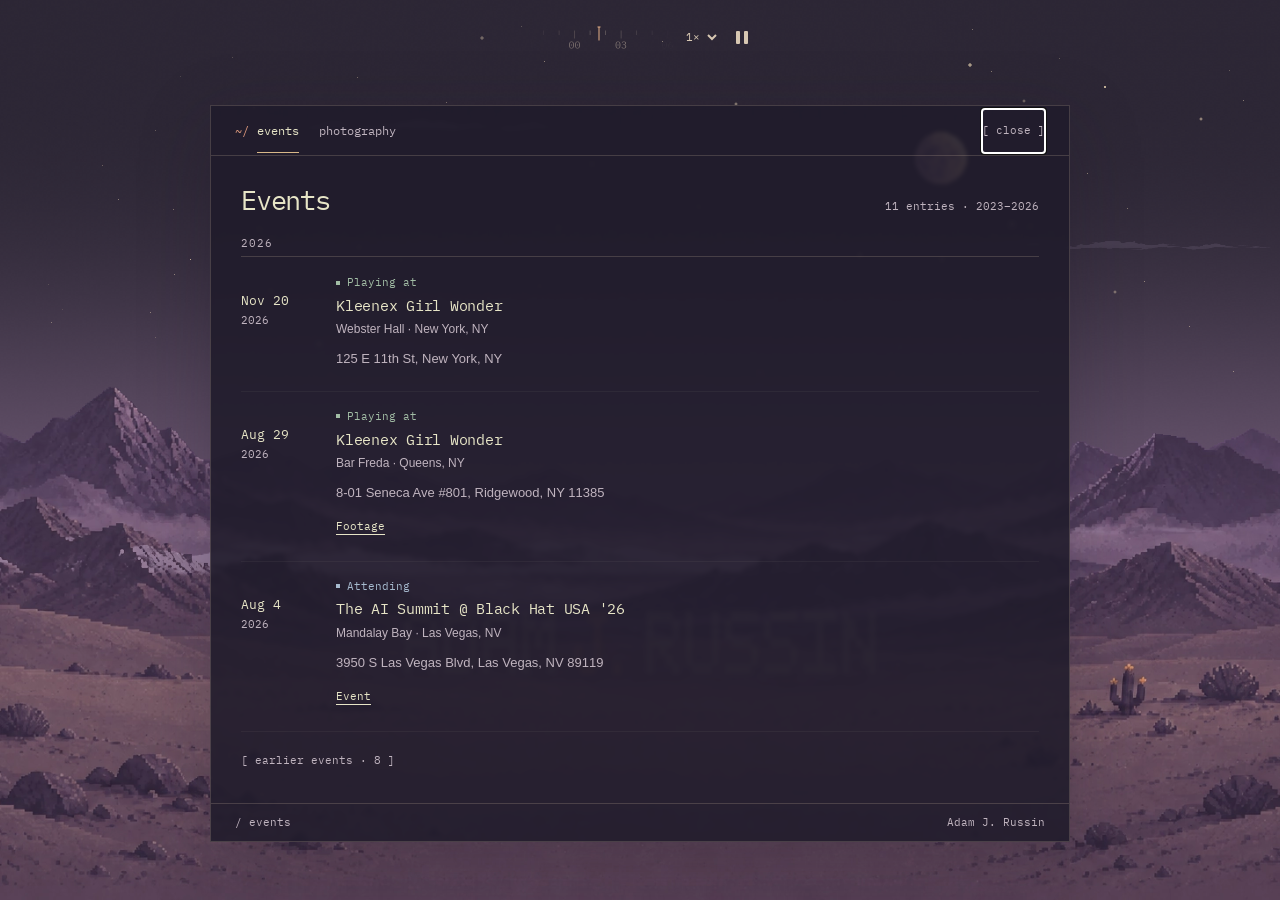
==== commit b59c40e6: "Restore dotted lettering with calm interactive light" ====
--- a/events/index.html
+++ b/events/index.html
@@ -9,9 +9,9 @@
   <link rel="preconnect" href="https://fonts.googleapis.com">
   <link rel="preconnect" href="https://fonts.gstatic.com" crossorigin>
   <link rel="stylesheet" href="https://fonts.googleapis.com/css2?family=IBM+Plex+Mono:wght@400;500&display=swap">
-  <link rel="stylesheet" href="/vista/style.css?v=d1c77b905fd1">
-  <script defer src="/vista/content.js?v=d1c77b905fd1"></script>
-  <script defer src="/vista/app.js?v=d1c77b905fd1"></script>
+  <link rel="stylesheet" href="/vista/style.css?v=d3d1f68300ea">
+  <script defer src="/vista/content.js?v=d3d1f68300ea"></script>
+  <script defer src="/vista/app.js?v=d3d1f68300ea"></script>
 <link rel="canonical" href="https://adamrussin.com/events/">
   <meta property="og:title" content="Events · Adam J. Russin">
   <meta property="og:type" content="website">
@@ -31,7 +31,7 @@
 </head>
 <body>
   <main aria-label="Adam J. Russin"><h1 class="site-heading">Adam J. Russin</h1>
-    <div id="adam-vista" data-site-base="/" data-release="d1c77b905fd1" data-layout="archive" data-open="false" data-name-pose="upright" aria-label="Living vista with continuous daylight">
+    <div id="adam-vista" data-site-base="/" data-release="d3d1f68300ea" data-layout="archive" data-open="false" data-name-pose="upright" aria-label="Living vista with continuous daylight">
   <div class="va-stage">
 <div class="va-time-dock" aria-label="Sky time controls">
   <output hidden aria-hidden="true" class="va-time-value" aria-label="Time in the landscape">01:26</output>
--- a/vista/style.css
+++ b/vista/style.css
@@ -39,7 +39,8 @@
 #adam-vista .va-sky-link:hover .va-constellation canvas,#adam-vista .va-sky-link:focus-visible .va-constellation canvas{opacity:.72}
 #adam-vista .va-sky-link:hover .va-constellation b{box-shadow:0 0 0 7px #edddba10,0 0 0 8px #edddba25}
 #adam-vista .va-identity{position:absolute;left:0;right:0;top:71%;display:flex;align-items:center;flex-direction:column;pointer-events:none;transition:opacity .5s,left .8s,right .8s,top .8s}
-#adam-vista .va-name{width:var(--va-name-width);max-width:660px;height:auto;aspect-ratio:1296/236;display:block;background:transparent;pointer-events:none}
+#adam-vista .va-name{width:var(--va-name-width);max-width:660px;height:auto;aspect-ratio:1296/236;display:block;background:transparent;pointer-events:auto;touch-action:pan-y;outline-offset:5px}
+#adam-vista .va-name:focus-visible{outline:1px dotted currentColor}
 #adam-vista .va-credit{display:flex;flex-direction:column;align-items:center;color:#e0d0cc;max-width:calc(100% - 36px);margin-top:-5px;pointer-events:auto;transition:opacity .3s}
 #adam-vista .va-email{font:400 12px/1.5 'IBM Plex Mono',monospace;display:flex;min-height:30px;align-items:center;letter-spacing:0}
 
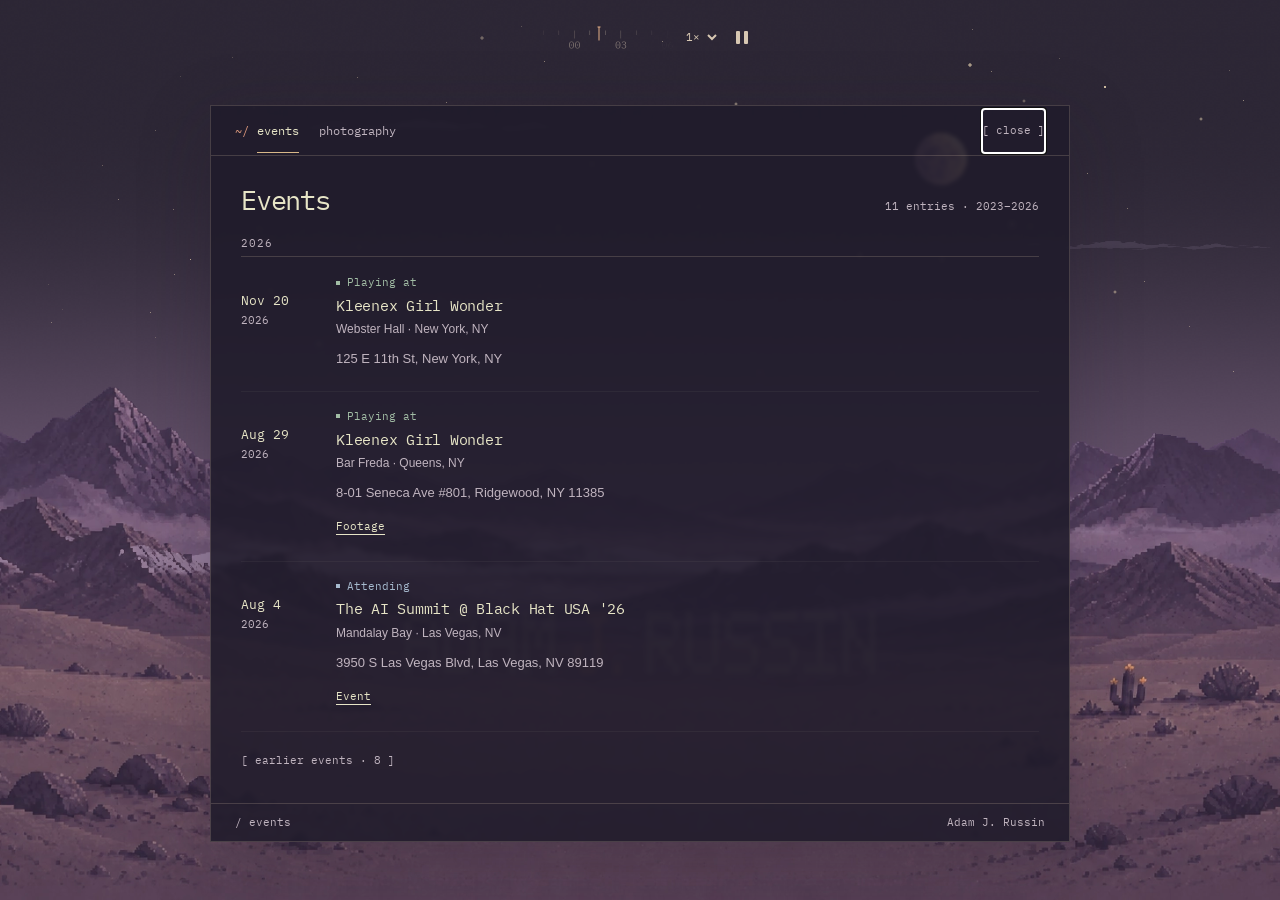
==== commit 5b0d2e51: "Show the full panorama during scene startup and preload its resources" ====
--- a/events/index.html
+++ b/events/index.html
@@ -6,12 +6,22 @@
   <meta name="description" content="Personal website of Adam J. Russin — drummer for Kleenex Girl Wonder, photographer, and technology speaker.">
   <title>Events · Adam J. Russin</title>
   <link rel="icon" type="image/svg+xml" href="/favicon.svg">
+  <!-- Show the complete opening vista before the animated renderer is ready. -->
+  <link rel="preload" as="image" href="/vista/assets/opening-b76a98517983.webp" fetchpriority="high">
+  <link rel="preload" as="image" href="/vista/assets/03cd3fed69d7.webp?v=317095ae0364">
+  <link rel="preload" as="image" href="/vista/assets/panorama-left-v1.webp?v=317095ae0364">
+  <link rel="preload" as="image" href="/vista/assets/panorama-right-v1.webp?v=317095ae0364">
+  <link rel="preload" as="image" href="/vista/assets/0c083a60182e.webp?v=317095ae0364">
+  <link rel="preload" as="image" href="/vista/assets/66a91181c39d.png?v=317095ae0364">
+  <link rel="preload" as="image" href="/vista/assets/cf4422e0bd45.png?v=317095ae0364">
+  <link rel="preload" as="fetch" href="/vista/sky.frag?v=317095ae0364" crossorigin>
+  <link rel="preload" as="fetch" href="/vista/assets/panorama-edges-v1.json?v=317095ae0364" crossorigin>
   <link rel="preconnect" href="https://fonts.googleapis.com">
   <link rel="preconnect" href="https://fonts.gstatic.com" crossorigin>
   <link rel="stylesheet" href="https://fonts.googleapis.com/css2?family=IBM+Plex+Mono:wght@400;500&display=swap">
-  <link rel="stylesheet" href="/vista/style.css?v=d3d1f68300ea">
-  <script defer src="/vista/content.js?v=d3d1f68300ea"></script>
-  <script defer src="/vista/app.js?v=d3d1f68300ea"></script>
+  <link rel="stylesheet" href="/vista/style.css?v=317095ae0364">
+  <script defer src="/vista/content.js?v=317095ae0364"></script>
+  <script defer src="/vista/app.js?v=317095ae0364"></script>
 <link rel="canonical" href="https://adamrussin.com/events/">
   <meta property="og:title" content="Events · Adam J. Russin">
   <meta property="og:type" content="website">
@@ -31,7 +41,7 @@
 </head>
 <body>
   <main aria-label="Adam J. Russin"><h1 class="site-heading">Adam J. Russin</h1>
-    <div id="adam-vista" data-site-base="/" data-release="d3d1f68300ea" data-layout="archive" data-open="false" data-name-pose="upright" aria-label="Living vista with continuous daylight">
+    <div id="adam-vista" data-site-base="/" data-release="317095ae0364" data-layout="archive" data-open="false" data-name-pose="upright" aria-label="Living vista with continuous daylight">
   <div class="va-stage">
 <div class="va-time-dock" aria-label="Sky time controls">
   <output hidden aria-hidden="true" class="va-time-value" aria-label="Time in the landscape">01:26</output>
--- a/vista/style.css
+++ b/vista/style.css
@@ -19,7 +19,7 @@
 #adam-vista button:hover,#adam-vista a:hover{color:var(--va-accent)}
 #adam-vista button:disabled{opacity:.3;cursor:default}
 #adam-vista .va-stage{position:relative;min-height:680px;min-height:max(660px,66.666cqw);display:flow-root}
-#adam-vista .va-landscape{position:absolute;inset:0;background-image:url('assets/03cd3fed69d7.webp');background-size:auto max(660px,66.666cqw);background-position:top center;background-repeat:no-repeat;background-color:#6d586c;pointer-events:none}
+#adam-vista .va-landscape{position:absolute;inset:0;background-image:url('assets/opening-b76a98517983.webp');background-size:auto max(660px,66.666cqw);background-position:top center;background-repeat:no-repeat;background-color:#6d586c;pointer-events:none}
 #adam-vista .va-home{position:absolute;inset:0;pointer-events:none}
 #adam-vista .va-sky-nav{position:absolute;inset:0;transition:opacity .4s ease,transform .7s cubic-bezier(.22,1,.36,1)}
 #adam-vista .va-sky-link{position:absolute;display:flex;align-items:center;justify-content:center;min-height:44px;font:500 clamp(17px,2.35cqw,24px)/1.4 'IBM Plex Mono',monospace;letter-spacing:-.65px;white-space:nowrap;padding:7px 2px;pointer-events:auto;text-shadow:0 1px 7px #2c233650}
@@ -387,7 +387,7 @@
 #adam-vista .va-time-pause[aria-pressed=false] .va-play-icon,#adam-vista .va-time-pause[aria-pressed=true] .va-pause-icon{display:none}
 
 #adam-vista:not([data-sky-ready=true]){background:linear-gradient(#2c2735,#67546d 67%)}
-#adam-vista:not([data-sky-ready=true]) .va-landscape{inset:0 auto auto 50%;width:calc(var(--va-scene-height) * 1.5);height:var(--va-scene-height);transform:translateX(-50%);clip-path:polygon(0% 100%,0.000% 49.414%,0.065% 49.414%,0.130% 49.414%,0.195% 49.414%,0.261% 49.414%,0.326% 49.414%,0.391% 49.316%,0.456% 49.121%,0.521% 49.121%,0.586% 49.121%,0.651% 49.121%,0.717% 49.121%,0.782% 48.926%,0.847% 48.926%,0.912% 48.926%,0.977% 48.926%,1.042% 48.926%,1.107% 48.926%,1.173% 48.926%,1.238% 48.633%,1.303% 48.535%,1.368% 48.535%,1.433% 48.535%,1.498% 48.535%,1.564% 48.535%,1.629% 48.438%,1.694% 48.340%,1.759% 48.340%,1.824% 48.242%,1.889% 48.242%,1.954% 48.145%,2.020% 47.949%,2.085% 47.949%,2.150% 47.949%,2.215% 47.949%,2.280% 47.949%,2.345% 47.949%,2.410% 47.949%,2.476% 47.949%,2.541% 47.949%,2.606% 47.949%,2.671% 48.047%,2.736% 48.047%,2.801% 48.242%,2.866% 48.242%,2.932% 48.242%,2.997% 48.242%,3.062% 48.340%,3.127% 48.438%,3.192% 48.438%,3.257% 48.438%,3.322% 48.438%,3.388% 48.438%,3.453% 48.535%,3.518% 48.633%,3.583% 48.633%,3.648% 48.633%,3.713% 48.633%,3.779% 48.730%,3.844% 48.828%,3.909% 48.828%,3.974% 48.926%,4.039% 48.926%,4.104% 48.926%,4.169% 49.121%,4.235% 49.121%,4.300% 49.121%,4.365% 49.121%,4.430% 49.023%,4.495% 48.828%,4.560% 48.828%,4.625% 48.828%,4.691% 48.828%,4.756% 48.633%,4.821% 48.633%,4.886% 48.535%,4.951% 48.340%,5.016% 48.340%,5.081% 48.145%,5.147% 48.145%,5.212% 48.047%,5.277% 47.949%,5.342% 47.949%,5.407% 47.949%,5.472% 47.949%,5.537% 47.852%,5.603% 47.852%,5.668% 47.656%,5.733% 47.656%,5.798% 47.461%,5.863% 47.461%,5.928% 47.363%,5.993% 47.266%,6.059% 47.070%,6.124% 46.875%,6.189% 46.875%,6.254% 46.875%,6.319% 46.582%,6.384% 46.582%,6.450% 46.387%,6.515% 46.387%,6.580% 46.387%,6.645% 46.387%,6.710% 46.387%,6.775% 46.387%,6.840% 46.387%,6.906% 46.387%,6.971% 46.387%,7.036% 46.387%,7.101% 46.387%,7.166% 46.387%,7.231% 46.387%,7.296% 46.484%,7.362% 46.484%,7.427% 46.582%,7.492% 46.582%,7.557% 46.484%,7.622% 46.387%,7.687% 46.387%,7.752% 46.289%,7.818% 46.191%,7.883% 46.191%,7.948% 46.094%,8.013% 46.094%,8.078% 45.996%,8.143% 45.898%,8.208% 45.801%,8.274% 45.801%,8.339% 45.703%,8.404% 45.605%,8.469% 45.605%,8.534% 45.410%,8.599% 45.312%,8.664% 45.215%,8.730% 45.117%,8.795% 45.117%,8.860% 44.922%,8.925% 44.824%,8.990% 44.824%,9.055% 44.727%,9.121% 44.727%,9.186% 44.531%,9.251% 44.531%,9.316% 44.531%,9.381% 44.336%,9.446% 44.336%,9.511% 44.238%,9.577% 44.238%,9.642% 44.141%,9.707% 44.043%,9.772% 44.043%,9.837% 43.848%,9.902% 43.848%,9.967% 43.750%,10.033% 43.750%,10.098% 43.652%,10.163% 43.555%,10.228% 43.359%,10.293% 43.359%,10.358% 43.359%,10.423% 43.164%,10.489% 43.164%,10.554% 43.164%,10.619% 42.969%,10.684% 42.969%,10.749% 42.969%,10.814% 43.066%,10.879% 43.066%,10.945% 43.066%,11.010% 42.969%,11.075% 42.969%,11.140% 42.969%,11.205% 43.066%,11.270% 43.164%,11.336% 43.164%,11.401% 43.359%,11.466% 43.359%,11.531% 43.457%,11.596% 43.652%,11.661% 43.652%,11.726% 43.848%,11.792% 43.848%,11.857% 44.043%,11.922% 44.043%,11.987% 44.238%,12.052% 44.238%,12.117% 44.434%,12.182% 44.531%,12.248% 44.531%,12.313% 44.531%,12.378% 44.727%,12.443% 44.824%,12.508% 45.020%,12.573% 45.117%,12.638% 45.312%,12.704% 45.312%,12.769% 45.312%,12.834% 45.703%,12.899% 45.703%,12.964% 45.703%,13.029% 45.801%,13.094% 45.898%,13.160% 45.898%,13.225% 45.996%,13.290% 45.996%,13.355% 46.191%,13.420% 46.191%,13.485% 46.387%,13.550% 46.387%,13.616% 46.582%,13.681% 46.582%,13.746% 46.777%,13.811% 46.777%,13.876% 46.875%,13.941% 47.070%,14.007% 47.266%,14.072% 47.266%,14.137% 47.363%,14.202% 47.656%,14.267% 47.656%,14.332% 47.656%,14.397% 47.656%,14.463% 47.656%,14.528% 47.656%,14.593% 47.656%,14.658% 47.656%,14.723% 47.656%,14.788% 47.559%,14.853% 47.559%,14.919% 47.559%,14.984% 47.461%,15.049% 47.461%,15.114% 47.461%,15.179% 47.461%,15.244% 47.461%,15.309% 47.656%,15.375% 47.754%,15.440% 47.852%,15.505% 47.852%,15.570% 47.852%,15.635% 47.949%,15.700% 48.047%,15.765% 48.340%,15.831% 48.340%,15.896% 48.535%,15.961% 48.633%,16.026% 48.730%,16.091% 48.828%,16.156% 48.926%,16.221% 49.023%,16.287% 49.121%,16.352% 49.316%,16.417% 49.414%,16.482% 49.414%,16.547% 49.609%,16.612% 49.707%,16.678% 49.902%,16.743% 50.000%,16.808% 50.098%,16.873% 50.195%,16.938% 50.391%,17.003% 50.391%,17.068% 50.586%,17.134% 50.586%,17.199% 50.781%,17.264% 50.781%,17.329% 50.879%,17.394% 50.879%,17.459% 50.977%,17.524% 50.977%,17.590% 50.977%,17.655% 50.977%,17.720% 50.977%,17.785% 50.977%,17.850% 50.977%,17.915% 50.977%,17.980% 50.977%,18.046% 50.977%,18.111% 50.977%,18.176% 50.977%,18.241% 50.977%,18.306% 50.977%,18.371% 50.879%,18.436% 50.879%,18.502% 50.879%,18.567% 50.781%,18.632% 50.781%,18.697% 50.781%,18.762% 50.781%,18.827% 50.684%,18.893% 50.586%,18.958% 50.586%,19.023% 50.488%,19.088% 50.488%,19.153% 50.488%,19.218% 50.488%,19.283% 50.391%,19.349% 50.391%,19.414% 50.391%,19.479% 50.391%,19.544% 50.391%,19.609% 50.391%,19.674% 50.293%,19.739% 50.293%,19.805% 50.293%,19.870% 50.195%,19.935% 50.195%,20.000% 50.098%,20.065% 50.098%,20.130% 50.098%,20.195% 50.098%,20.261% 50.098%,20.326% 50.098%,20.391% 50.000%,20.456% 49.805%,20.521% 49.805%,20.586% 49.805%,20.651% 49.805%,20.717% 49.805%,20.782% 49.609%,20.847% 49.609%,20.912% 49.609%,20.977% 49.512%,21.042% 49.414%,21.107% 49.414%,21.173% 49.316%,21.238% 49.316%,21.303% 49.316%,21.368% 49.316%,21.433% 49.121%,21.498% 49.121%,21.564% 49.121%,21.629% 49.121%,21.694% 49.121%,21.759% 49.121%,21.824% 49.121%,21.889% 49.121%,21.954% 49.121%,22.020% 49.121%,22.085% 49.121%,22.150% 49.219%,22.215% 49.316%,22.280% 49.316%,22.345% 49.316%,22.410% 49.414%,22.476% 49.414%,22.541% 49.414%,22.606% 49.512%,22.671% 49.609%,22.736% 49.609%,22.801% 49.707%,22.866% 49.707%,22.932% 49.805%,22.997% 49.805%,23.062% 49.902%,23.127% 49.902%,23.192% 49.902%,23.257% 50.000%,23.322% 50.000%,23.388% 50.098%,23.453% 50.293%,23.518% 50.293%,23.583% 50.293%,23.648% 50.488%,23.713% 50.586%,23.779% 50.586%,23.844% 50.586%,23.909% 50.586%,23.974% 50.586%,24.039% 50.586%,24.104% 50.586%,24.169% 50.586%,24.235% 50.586%,24.300% 50.586%,24.365% 50.586%,24.430% 50.586%,24.495% 50.781%,24.560% 50.781%,24.625% 50.781%,24.691% 50.879%,24.756% 50.879%,24.821% 50.977%,24.886% 51.074%,24.951% 51.172%,25.016% 51.172%,25.081% 51.270%,25.147% 51.270%,25.212% 51.367%,25.277% 51.465%,25.342% 51.465%,25.407% 51.562%,25.472% 51.562%,25.537% 51.758%,25.603% 51.758%,25.668% 51.758%,25.733% 51.758%,25.798% 51.953%,25.863% 51.953%,25.928% 51.953%,25.993% 51.953%,26.059% 51.953%,26.124% 51.953%,26.189% 51.953%,26.254% 51.953%,26.319% 51.953%,26.384% 51.953%,26.450% 51.953%,26.515% 51.953%,26.580% 51.758%,26.645% 51.758%,26.710% 51.758%,26.775% 51.758%,26.840% 51.758%,26.906% 51.758%,26.971% 51.758%,27.036% 51.660%,27.101% 51.660%,27.166% 51.367%,27.231% 51.367%,27.296% 51.367%,27.362% 51.367%,27.427% 51.367%,27.492% 51.367%,27.557% 51.367%,27.622% 51.270%,27.687% 51.074%,27.752% 51.074%,27.818% 51.074%,27.883% 51.074%,27.948% 51.074%,28.013% 51.074%,28.078% 51.074%,28.143% 50.977%,28.208% 50.977%,28.274% 50.879%,28.339% 50.879%,28.404% 50.879%,28.469% 50.879%,28.534% 50.879%,28.599% 50.879%,28.664% 50.879%,28.730% 50.879%,28.795% 50.781%,28.860% 50.781%,28.925% 50.781%,28.990% 50.879%,29.055% 50.977%,29.121% 50.977%,29.186% 51.074%,29.251% 51.172%,29.316% 51.172%,29.381% 51.172%,29.446% 51.367%,29.511% 51.367%,29.577% 51.367%,29.642% 51.367%,29.707% 51.367%,29.772% 51.367%,29.837% 51.465%,29.902% 51.660%,29.967% 51.660%,30.033% 51.758%,30.098% 51.758%,30.163% 51.758%,30.228% 51.758%,30.293% 51.953%,30.358% 51.953%,30.423% 51.953%,30.489% 51.953%,30.554% 51.953%,30.619% 52.148%,30.684% 52.148%,30.749% 52.246%,30.814% 52.246%,30.879% 52.246%,30.945% 52.246%,31.010% 52.246%,31.075% 52.246%,31.140% 52.246%,31.205% 52.246%,31.270% 52.441%,31.336% 52.441%,31.401% 52.441%,31.466% 52.441%,31.531% 52.441%,31.596% 52.441%,31.661% 52.441%,31.726% 52.441%,31.792% 52.441%,31.857% 52.148%,31.922% 52.148%,31.987% 52.148%,32.052% 52.148%,32.117% 52.148%,32.182% 52.148%,32.248% 52.148%,32.313% 52.148%,32.378% 52.148%,32.443% 52.148%,32.508% 52.148%,32.573% 52.148%,32.638% 52.148%,32.704% 52.148%,32.769% 52.246%,32.834% 52.246%,32.899% 52.344%,32.964% 52.441%,33.029% 52.441%,33.094% 52.441%,33.160% 52.539%,33.225% 52.637%,33.290% 52.637%,33.355% 52.637%,33.420% 52.637%,33.485% 52.637%,33.550% 52.734%,33.616% 52.832%,33.681% 52.832%,33.746% 52.930%,33.811% 53.027%,33.876% 53.027%,33.941% 53.027%,34.007% 53.027%,34.072% 53.027%,34.137% 53.027%,34.202% 53.125%,34.267% 53.223%,34.332% 53.320%,34.397% 53.418%,34.463% 53.418%,34.528% 53.418%,34.593% 53.418%,34.658% 53.418%,34.723% 53.418%,34.788% 53.516%,34.853% 53.711%,34.919% 53.711%,34.984% 53.711%,35.049% 53.711%,35.114% 53.711%,35.179% 53.711%,35.244% 53.711%,35.309% 53.711%,35.375% 53.711%,35.440% 53.711%,35.505% 53.711%,35.570% 53.711%,35.635% 53.711%,35.700% 53.906%,35.765% 53.906%,35.831% 53.906%,35.896% 53.906%,35.961% 53.906%,36.026% 53.809%,36.091% 53.809%,36.156% 53.711%,36.221% 53.711%,36.287% 53.711%,36.352% 53.613%,36.417% 53.516%,36.482% 53.516%,36.547% 53.418%,36.612% 53.418%,36.678% 53.320%,36.743% 53.320%,36.808% 53.320%,36.873% 53.223%,36.938% 53.125%,37.003% 53.125%,37.068% 53.027%,37.134% 53.027%,37.199% 53.027%,37.264% 53.027%,37.329% 53.027%,37.394% 53.027%,37.459% 53.223%,37.524% 53.223%,37.590% 53.223%,37.655% 53.320%,37.720% 53.418%,37.785% 53.418%,37.850% 53.418%,37.915% 53.418%,37.980% 53.613%,38.046% 53.613%,38.111% 53.613%,38.176% 53.613%,38.241% 53.613%,38.306% 53.711%,38.371% 53.711%,38.436% 53.809%,38.502% 53.809%,38.567% 53.809%,38.632% 53.809%,38.697% 53.906%,38.762% 53.906%,38.827% 53.906%,38.893% 53.906%,38.958% 53.906%,39.023% 53.906%,39.088% 54.004%,39.153% 54.004%,39.218% 53.906%,39.283% 53.906%,39.349% 53.906%,39.414% 53.711%,39.479% 53.711%,39.544% 53.711%,39.609% 53.711%,39.674% 53.711%,39.739% 53.711%,39.805% 53.711%,39.870% 53.711%,39.935% 53.711%,40.000% 53.711%,40.065% 53.711%,40.130% 53.516%,40.195% 53.418%,40.261% 53.418%,40.326% 53.418%,40.391% 53.418%,40.456% 53.418%,40.521% 53.320%,40.586% 53.223%,40.651% 53.223%,40.717% 53.125%,40.782% 53.125%,40.847% 53.125%,40.912% 53.125%,40.977% 53.125%,41.042% 53.125%,41.107% 53.125%,41.173% 53.125%,41.238% 53.027%,41.303% 53.027%,41.368% 53.027%,41.433% 53.027%,41.498% 53.027%,41.564% 53.027%,41.629% 52.930%,41.694% 52.734%,41.759% 52.637%,41.824% 52.539%,41.889% 52.539%,41.954% 52.539%,42.020% 52.539%,42.085% 52.539%,42.150% 52.539%,42.215% 52.539%,42.280% 52.539%,42.345% 52.539%,42.410% 52.441%,42.476% 52.441%,42.541% 52.441%,42.606% 52.441%,42.671% 52.246%,42.736% 52.246%,42.801% 52.246%,42.866% 52.246%,42.932% 52.246%,42.997% 52.051%,43.062% 52.051%,43.127% 52.051%,43.192% 52.051%,43.257% 52.051%,43.322% 52.051%,43.388% 52.051%,43.453% 52.051%,43.518% 52.051%,43.583% 52.051%,43.648% 51.953%,43.713% 51.953%,43.779% 51.953%,43.844% 52.051%,43.909% 52.051%,43.974% 52.051%,44.039% 52.148%,44.104% 52.246%,44.169% 52.246%,44.235% 52.344%,44.300% 52.344%,44.365% 52.441%,44.430% 52.539%,44.495% 52.539%,44.560% 52.539%,44.625% 52.539%,44.691% 52.539%,44.756% 52.539%,44.821% 52.734%,44.886% 52.734%,44.951% 52.734%,45.016% 52.734%,45.081% 52.734%,45.147% 52.832%,45.212% 52.930%,45.277% 52.930%,45.342% 52.930%,45.407% 52.930%,45.472% 53.125%,45.537% 53.125%,45.603% 53.125%,45.668% 53.223%,45.733% 53.418%,45.798% 53.418%,45.863% 53.613%,45.928% 53.613%,45.993% 53.613%,46.059% 53.613%,46.124% 53.613%,46.189% 53.613%,46.254% 53.711%,46.319% 53.711%,46.384% 53.711%,46.450% 53.809%,46.515% 53.906%,46.580% 53.906%,46.645% 53.906%,46.710% 53.906%,46.775% 53.906%,46.840% 53.906%,46.906% 54.004%,46.971% 54.004%,47.036% 54.102%,47.101% 54.102%,47.166% 54.199%,47.231% 54.199%,47.296% 54.297%,47.362% 54.395%,47.427% 54.395%,47.492% 54.395%,47.557% 54.395%,47.622% 54.590%,47.687% 54.590%,47.752% 54.590%,47.818% 54.590%,47.883% 54.590%,47.948% 54.688%,48.013% 54.688%,48.078% 54.688%,48.143% 54.785%,48.208% 54.883%,48.274% 54.883%,48.339% 54.883%,48.404% 54.883%,48.469% 54.980%,48.534% 54.980%,48.599% 54.980%,48.664% 54.980%,48.730% 55.176%,48.795% 55.176%,48.860% 55.176%,48.925% 55.176%,48.990% 55.176%,49.055% 55.176%,49.121% 55.078%,49.186% 54.980%,49.251% 54.883%,49.316% 54.883%,49.381% 54.883%,49.446% 54.883%,49.511% 54.883%,49.577% 54.883%,49.642% 54.883%,49.707% 54.883%,49.772% 54.883%,49.837% 54.883%,49.902% 54.883%,49.967% 54.883%,50.033% 54.980%,50.098% 54.980%,50.163% 55.078%,50.228% 55.176%,50.293% 55.176%,50.358% 55.273%,50.423% 55.273%,50.489% 55.273%,50.554% 55.273%,50.619% 55.469%,50.684% 55.469%,50.749% 55.469%,50.814% 55.566%,50.879% 55.566%,50.945% 55.664%,51.010% 55.762%,51.075% 55.762%,51.140% 55.762%,51.205% 55.762%,51.270% 55.762%,51.336% 55.762%,51.401% 55.762%,51.466% 55.762%,51.531% 55.762%,51.596% 55.957%,51.661% 56.152%,51.726% 56.152%,51.792% 56.152%,51.857% 56.152%,51.922% 56.152%,51.987% 56.152%,52.052% 56.152%,52.117% 56.348%,52.182% 56.445%,52.248% 56.445%,52.313% 56.445%,52.378% 56.445%,52.443% 56.445%,52.508% 56.348%,52.573% 56.445%,52.638% 56.348%,52.704% 56.348%,52.769% 56.250%,52.834% 56.250%,52.899% 56.250%,52.964% 56.250%,53.029% 56.250%,53.094% 56.250%,53.160% 56.250%,53.225% 56.250%,53.290% 56.250%,53.355% 56.250%,53.420% 56.152%,53.485% 56.152%,53.550% 56.152%,53.616% 56.152%,53.681% 56.152%,53.746% 56.152%,53.811% 56.152%,53.876% 56.055%,53.941% 56.055%,54.007% 56.055%,54.072% 56.055%,54.137% 55.762%,54.202% 55.762%,54.267% 55.762%,54.332% 55.762%,54.397% 55.762%,54.463% 55.762%,54.528% 55.762%,54.593% 55.762%,54.658% 55.762%,54.723% 55.762%,54.788% 55.762%,54.853% 55.762%,54.919% 55.664%,54.984% 55.566%,55.049% 55.566%,55.114% 55.566%,55.179% 55.566%,55.244% 55.566%,55.309% 55.469%,55.375% 55.371%,55.440% 55.371%,55.505% 55.371%,55.570% 55.371%,55.635% 55.371%,55.700% 55.371%,55.765% 55.371%,55.831% 55.371%,55.896% 55.371%,55.961% 55.371%,56.026% 55.371%,56.091% 55.273%,56.156% 55.176%,56.221% 55.176%,56.287% 55.078%,56.352% 54.980%,56.417% 54.980%,56.482% 54.980%,56.547% 54.980%,56.612% 54.980%,56.678% 54.883%,56.743% 54.688%,56.808% 54.688%,56.873% 54.688%,56.938% 54.688%,57.003% 54.688%,57.068% 54.492%,57.134% 54.492%,57.199% 54.492%,57.264% 54.492%,57.329% 54.492%,57.394% 54.492%,57.459% 54.492%,57.524% 54.492%,57.590% 54.492%,57.655% 54.492%,57.720% 54.492%,57.785% 54.492%,57.850% 54.688%,57.915% 54.688%,57.980% 54.688%,58.046% 54.688%,58.111% 54.688%,58.176% 54.688%,58.241% 54.688%,58.306% 54.688%,58.371% 54.785%,58.436% 54.980%,58.502% 54.980%,58.567% 54.980%,58.632% 54.980%,58.697% 54.980%,58.762% 54.980%,58.827% 54.980%,58.893% 54.980%,58.958% 54.980%,59.023% 54.980%,59.088% 54.980%,59.153% 54.980%,59.218% 55.273%,59.283% 55.273%,59.349% 55.273%,59.414% 55.273%,59.479% 55.273%,59.544% 55.273%,59.609% 55.273%,59.674% 55.273%,59.739% 55.273%,59.805% 55.273%,59.870% 55.176%,59.935% 55.078%,60.000% 54.980%,60.065% 54.980%,60.130% 54.980%,60.195% 54.980%,60.261% 54.980%,60.326% 54.980%,60.391% 54.883%,60.456% 54.883%,60.521% 54.883%,60.586% 54.883%,60.651% 54.785%,60.717% 54.688%,60.782% 54.688%,60.847% 54.688%,60.912% 54.688%,60.977% 54.688%,61.042% 54.688%,61.107% 54.688%,61.173% 54.688%,61.238% 54.688%,61.303% 54.492%,61.368% 54.492%,61.433% 54.297%,61.498% 54.199%,61.564% 54.199%,61.629% 54.199%,61.694% 54.199%,61.759% 54.199%,61.824% 54.199%,61.889% 54.199%,61.954% 54.102%,62.020% 54.004%,62.085% 54.004%,62.150% 54.004%,62.215% 53.906%,62.280% 53.809%,62.345% 53.711%,62.410% 53.711%,62.476% 53.711%,62.541% 53.711%,62.606% 53.711%,62.671% 53.711%,62.736% 53.711%,62.801% 53.711%,62.866% 53.516%,62.932% 53.418%,62.997% 53.418%,63.062% 53.418%,63.127% 53.320%,63.192% 53.223%,63.257% 53.125%,63.322% 53.027%,63.388% 53.027%,63.453% 53.027%,63.518% 52.930%,63.583% 52.930%,63.648% 52.832%,63.713% 52.734%,63.779% 52.637%,63.844% 52.539%,63.909% 52.539%,63.974% 52.441%,64.039% 52.441%,64.104% 52.441%,64.169% 52.441%,64.235% 52.246%,64.300% 52.246%,64.365% 52.246%,64.430% 52.148%,64.495% 51.953%,64.560% 51.953%,64.625% 52.051%,64.691% 52.051%,64.756% 52.051%,64.821% 52.051%,64.886% 51.953%,64.951% 51.953%,65.016% 51.953%,65.081% 51.953%,65.147% 52.148%,65.212% 52.148%,65.277% 52.246%,65.342% 52.246%,65.407% 52.246%,65.472% 52.246%,65.537% 52.246%,65.603% 52.246%,65.668% 52.246%,65.733% 52.246%,65.798% 52.246%,65.863% 52.441%,65.928% 52.441%,65.993% 52.441%,66.059% 52.441%,66.124% 52.246%,66.189% 52.246%,66.254% 52.246%,66.319% 52.246%,66.384% 52.246%,66.450% 52.051%,66.515% 51.953%,66.580% 51.953%,66.645% 51.953%,66.710% 51.953%,66.775% 51.953%,66.840% 51.953%,66.906% 51.953%,66.971% 51.953%,67.036% 51.758%,67.101% 51.660%,67.166% 51.660%,67.231% 51.660%,67.296% 51.660%,67.362% 51.465%,67.427% 51.465%,67.492% 51.465%,67.557% 51.465%,67.622% 51.465%,67.687% 51.270%,67.752% 51.270%,67.818% 51.270%,67.883% 51.172%,67.948% 51.074%,68.013% 51.074%,68.078% 50.879%,68.143% 50.879%,68.208% 50.879%,68.274% 50.879%,68.339% 50.879%,68.404% 50.879%,68.469% 50.879%,68.534% 50.879%,68.599% 50.977%,68.664% 50.977%,68.730% 51.074%,68.795% 51.074%,68.860% 51.172%,68.925% 51.270%,68.990% 51.270%,69.055% 51.270%,69.121% 51.270%,69.186% 51.367%,69.251% 51.367%,69.316% 51.367%,69.381% 51.562%,69.446% 51.660%,69.511% 51.660%,69.577% 51.660%,69.642% 51.660%,69.707% 51.758%,69.772% 51.855%,69.837% 51.953%,69.902% 51.953%,69.967% 51.953%,70.033% 51.953%,70.098% 52.051%,70.163% 52.051%,70.228% 52.148%,70.293% 52.148%,70.358% 52.246%,70.423% 52.246%,70.489% 52.246%,70.554% 52.246%,70.619% 52.246%,70.684% 52.441%,70.749% 52.441%,70.814% 52.441%,70.879% 52.441%,70.945% 52.441%,71.010% 52.637%,71.075% 52.734%,71.140% 52.734%,71.205% 52.734%,71.270% 52.832%,71.336% 52.930%,71.401% 52.930%,71.466% 52.930%,71.531% 52.930%,71.596% 52.930%,71.661% 52.930%,71.726% 52.832%,71.792% 52.832%,71.857% 52.734%,71.922% 52.637%,71.987% 52.637%,72.052% 52.637%,72.117% 52.637%,72.182% 52.441%,72.248% 52.441%,72.313% 52.441%,72.378% 52.441%,72.443% 52.441%,72.508% 52.441%,72.573% 52.441%,72.638% 52.441%,72.704% 52.441%,72.769% 52.441%,72.834% 52.441%,72.899% 52.441%,72.964% 52.441%,73.029% 52.637%,73.094% 52.637%,73.160% 52.637%,73.225% 52.734%,73.290% 52.734%,73.355% 52.734%,73.420% 52.832%,73.485% 52.930%,73.550% 52.930%,73.616% 53.027%,73.681% 53.027%,73.746% 53.027%,73.811% 53.027%,73.876% 53.125%,73.941% 53.125%,74.007% 53.125%,74.072% 53.320%,74.137% 53.320%,74.202% 53.320%,74.267% 53.320%,74.332% 53.320%,74.397% 53.320%,74.463% 53.320%,74.528% 53.320%,74.593% 53.320%,74.658% 53.320%,74.723% 53.320%,74.788% 53.320%,74.853% 53.516%,74.919% 53.516%,74.984% 53.516%,75.049% 53.613%,75.114% 53.711%,75.179% 53.711%,75.244% 53.711%,75.309% 53.711%,75.375% 53.711%,75.440% 53.711%,75.505% 53.711%,75.570% 53.711%,75.635% 53.711%,75.700% 53.711%,75.765% 53.711%,75.831% 53.711%,75.896% 53.711%,75.961% 53.809%,76.026% 53.906%,76.091% 53.906%,76.156% 53.906%,76.221% 53.906%,76.287% 53.906%,76.352% 53.906%,76.417% 53.906%,76.482% 53.906%,76.547% 53.906%,76.612% 54.004%,76.678% 54.004%,76.743% 54.004%,76.808% 54.004%,76.873% 54.004%,76.938% 54.004%,77.003% 54.004%,77.068% 53.711%,77.134% 53.711%,77.199% 53.711%,77.264% 53.711%,77.329% 53.711%,77.394% 53.711%,77.459% 53.711%,77.524% 53.613%,77.590% 53.418%,77.655% 53.418%,77.720% 53.418%,77.785% 53.418%,77.850% 53.418%,77.915% 53.418%,77.980% 53.418%,78.046% 53.125%,78.111% 53.125%,78.176% 53.125%,78.241% 53.027%,78.306% 52.930%,78.371% 52.930%,78.436% 52.832%,78.502% 52.734%,78.567% 52.734%,78.632% 52.734%,78.697% 52.734%,78.762% 52.637%,78.827% 52.539%,78.893% 52.539%,78.958% 52.539%,79.023% 52.441%,79.088% 52.441%,79.153% 52.246%,79.218% 52.246%,79.283% 52.246%,79.349% 52.246%,79.414% 52.246%,79.479% 52.148%,79.544% 52.051%,79.609% 51.953%,79.674% 51.660%,79.739% 51.660%,79.805% 51.660%,79.870% 51.465%,79.935% 51.465%,80.000% 51.465%,80.065% 51.367%,80.130% 51.367%,80.195% 51.074%,80.261% 51.074%,80.326% 50.879%,80.391% 50.879%,80.456% 50.781%,80.521% 50.781%,80.586% 50.781%,80.651% 50.781%,80.717% 50.781%,80.782% 50.781%,80.847% 50.781%,80.912% 50.586%,80.977% 50.586%,81.042% 50.586%,81.107% 50.391%,81.173% 50.391%,81.238% 50.195%,81.303% 50.195%,81.368% 50.195%,81.433% 50.195%,81.498% 50.000%,81.564% 49.902%,81.629% 49.902%,81.694% 49.902%,81.759% 49.902%,81.824% 49.805%,81.889% 49.707%,81.954% 49.512%,82.020% 49.512%,82.085% 49.219%,82.150% 49.219%,82.215% 49.219%,82.280% 49.219%,82.345% 49.121%,82.410% 49.023%,82.476% 49.023%,82.541% 49.023%,82.606% 49.023%,82.671% 49.023%,82.736% 49.023%,82.801% 49.023%,82.866% 49.023%,82.932% 49.023%,82.997% 49.023%,83.062% 49.121%,83.127% 49.219%,83.192% 49.316%,83.257% 49.316%,83.322% 49.316%,83.388% 49.414%,83.453% 49.512%,83.518% 49.512%,83.583% 49.512%,83.648% 49.609%,83.713% 49.609%,83.779% 49.609%,83.844% 49.609%,83.909% 49.707%,83.974% 49.707%,84.039% 49.707%,84.104% 49.805%,84.169% 49.902%,84.235% 49.902%,84.300% 50.000%,84.365% 50.000%,84.430% 50.098%,84.495% 50.098%,84.560% 50.098%,84.625% 50.195%,84.691% 50.293%,84.756% 50.293%,84.821% 50.293%,84.886% 50.391%,84.951% 50.391%,85.016% 50.391%,85.081% 50.391%,85.147% 50.391%,85.212% 50.586%,85.277% 50.586%,85.342% 50.586%,85.407% 50.684%,85.472% 50.781%,85.537% 50.781%,85.603% 50.781%,85.668% 50.781%,85.733% 50.781%,85.798% 50.879%,85.863% 50.879%,85.928% 50.781%,85.993% 50.781%,86.059% 50.781%,86.124% 50.684%,86.189% 50.684%,86.254% 50.684%,86.319% 50.586%,86.384% 50.586%,86.450% 50.391%,86.515% 50.391%,86.580% 50.293%,86.645% 50.195%,86.710% 50.098%,86.775% 49.902%,86.840% 49.902%,86.906% 49.805%,86.971% 49.707%,87.036% 49.609%,87.101% 49.512%,87.166% 49.414%,87.231% 49.414%,87.296% 49.414%,87.362% 49.219%,87.427% 49.219%,87.492% 49.219%,87.557% 49.023%,87.622% 48.828%,87.687% 48.828%,87.752% 48.633%,87.818% 48.633%,87.883% 48.535%,87.948% 48.438%,88.013% 48.145%,88.078% 48.145%,88.143% 48.145%,88.208% 48.145%,88.274% 48.242%,88.339% 48.242%,88.404% 48.242%,88.469% 48.242%,88.534% 48.242%,88.599% 48.242%,88.664% 48.242%,88.730% 48.242%,88.795% 48.340%,88.860% 48.340%,88.925% 48.340%,88.990% 48.340%,89.055% 48.340%,89.121% 48.340%,89.186% 48.340%,89.251% 48.340%,89.316% 48.340%,89.381% 48.438%,89.446% 48.438%,89.511% 48.438%,89.577% 48.438%,89.642% 48.438%,89.707% 48.438%,89.772% 48.438%,89.837% 48.438%,89.902% 48.535%,89.967% 48.535%,90.033% 48.535%,90.098% 48.535%,90.163% 48.535%,90.228% 48.535%,90.293% 48.535%,90.358% 48.535%,90.423% 48.535%,90.489% 48.730%,90.554% 48.828%,90.619% 48.828%,90.684% 49.023%,90.749% 49.023%,90.814% 49.023%,90.879% 49.023%,90.945% 49.023%,91.010% 49.023%,91.075% 49.023%,91.140% 49.023%,91.205% 49.023%,91.270% 49.023%,91.336% 49.121%,91.401% 49.219%,91.466% 49.316%,91.531% 49.316%,91.596% 49.414%,91.661% 49.609%,91.726% 49.609%,91.792% 49.707%,91.857% 49.707%,91.922% 49.902%,91.987% 49.902%,92.052% 49.902%,92.117% 49.902%,92.182% 49.805%,92.248% 49.805%,92.313% 49.707%,92.378% 49.707%,92.443% 49.609%,92.508% 49.609%,92.573% 49.414%,92.638% 49.414%,92.704% 49.414%,92.769% 49.316%,92.834% 49.316%,92.899% 49.219%,92.964% 49.219%,93.029% 49.121%,93.094% 49.121%,93.160% 49.121%,93.225% 49.121%,93.290% 49.121%,93.355% 48.828%,93.420% 48.828%,93.485% 48.828%,93.550% 48.828%,93.616% 48.828%,93.681% 48.828%,93.746% 48.828%,93.811% 48.633%,93.876% 48.633%,93.941% 48.535%,94.007% 48.535%,94.072% 48.633%,94.137% 48.633%,94.202% 48.535%,94.267% 48.438%,94.332% 48.438%,94.397% 48.340%,94.463% 48.340%,94.528% 48.242%,94.593% 48.242%,94.658% 48.242%,94.723% 48.047%,94.788% 48.047%,94.853% 47.949%,94.919% 47.852%,94.984% 47.852%,95.049% 47.754%,95.114% 47.656%,95.179% 47.656%,95.244% 47.559%,95.309% 47.559%,95.375% 47.559%,95.440% 47.559%,95.505% 47.559%,95.570% 47.559%,95.635% 47.656%,95.700% 47.656%,95.765% 47.754%,95.831% 47.754%,95.896% 47.852%,95.961% 47.852%,96.026% 47.949%,96.091% 47.949%,96.156% 48.047%,96.221% 48.047%,96.287% 48.047%,96.352% 48.047%,96.417% 48.242%,96.482% 48.242%,96.547% 48.242%,96.612% 48.242%,96.678% 48.242%,96.743% 48.340%,96.808% 48.535%,96.873% 48.535%,96.938% 48.535%,97.003% 48.535%,97.068% 48.633%,97.134% 48.633%,97.199% 48.730%,97.264% 48.828%,97.329% 48.926%,97.394% 49.023%,97.459% 49.023%,97.524% 49.023%,97.590% 49.023%,97.655% 49.023%,97.720% 49.023%,97.785% 49.023%,97.850% 49.023%,97.915% 49.219%,97.980% 49.219%,98.046% 49.316%,98.111% 49.316%,98.176% 49.316%,98.241% 49.316%,98.306% 49.414%,98.371% 49.414%,98.436% 49.414%,98.502% 49.609%,98.567% 49.609%,98.632% 49.707%,98.697% 49.707%,98.762% 49.707%,98.827% 49.707%,98.893% 49.707%,98.958% 49.707%,99.023% 49.707%,99.088% 49.902%,99.153% 49.902%,99.218% 49.902%,99.283% 50.000%,99.349% 50.000%,99.414% 50.000%,99.479% 50.098%,99.544% 50.195%,99.609% 50.195%,99.674% 50.293%,99.739% 50.293%,99.805% 50.293%,99.870% 50.293%,99.935% 50.195%,100.000% 50.195%,100% 100%)}
+#adam-vista:not([data-sky-ready=true]) .va-landscape{inset:0 0 auto;width:100%;height:var(--va-scene-height);transform:none;clip-path:none;background-size:auto var(--va-scene-height);background-position:center top}
 /* The native page owns its layout; it has no iframe or host stylesheet. */
 html,body{margin:0;min-height:100%;background:#302637}
 body{font-family:'IBM Plex Mono',monospace}
@@ -406,7 +406,7 @@
 @media(max-width:460px){#adam-vista{--va-scene-min:660px}}
 #adam-vista .va-stage{width:100%;margin-inline:auto;container-type:inline-size}
 #adam-vista .va-name{width:min(530px,calc(100% - 56px),max(calc(var(--va-name-width) - 8%),360px),calc(var(--va-scene-height) * .62))}
-#adam-vista:not([data-sky-ready=true]) .va-landscape{top:var(--va-terrain-top);width:calc(var(--va-terrain-height) * 1.5);height:var(--va-terrain-height);background-size:100% 100%}
+#adam-vista:not([data-sky-ready=true]) .va-landscape{top:0;width:100%;height:var(--va-scene-height);background-size:auto var(--va-scene-height)}
 #adam-vista .va-layout-tools{position:static;transform:none;margin-top:clamp(8px,calc((var(--va-scene-height) - 650px) * .28),80px)}
 #adam-vista{--va-terrain-height:var(--va-scene-height);--va-terrain-top:0px}
 
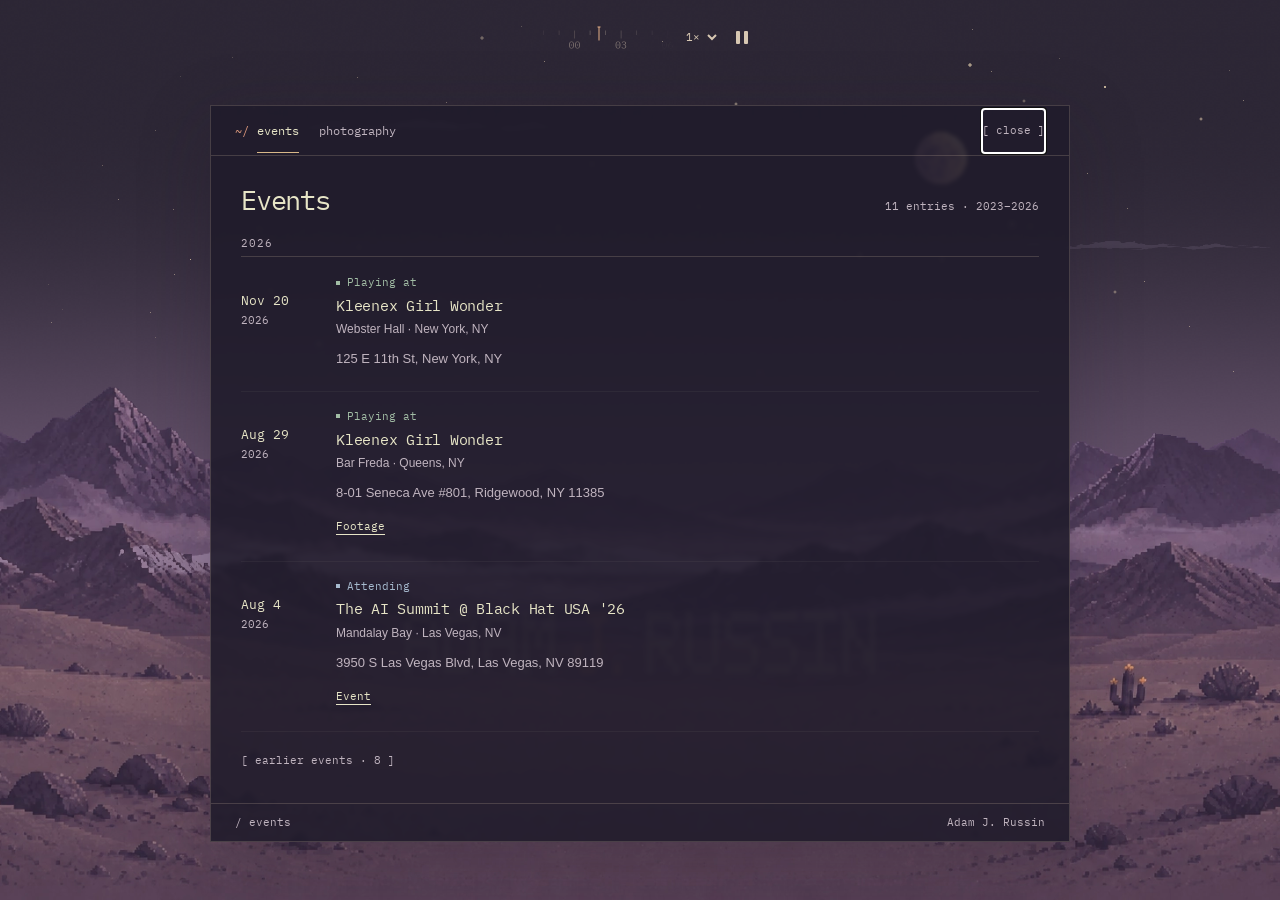
==== commit 658514b1: "Add search metadata and sitemap for public personal pages" ====
--- a/events/index.html
+++ b/events/index.html
@@ -3,31 +3,36 @@
 <head>
   <meta charset="utf-8">
   <meta name="viewport" content="width=device-width, initial-scale=1">
-  <meta name="description" content="Personal website of Adam J. Russin — drummer for Kleenex Girl Wonder, photographer, and technology speaker.">
+  <meta name="description" content="Events, performances, and technology talks by Adam J. Russin, drummer for Kleenex Girl Wonder.">
   <title>Events · Adam J. Russin</title>
   <link rel="icon" type="image/svg+xml" href="/favicon.svg">
   <!-- Show the complete opening vista before the animated renderer is ready. -->
   <link rel="preload" as="image" href="/vista/assets/opening-b76a98517983.webp" fetchpriority="high">
-  <link rel="preload" as="image" href="/vista/assets/03cd3fed69d7.webp?v=317095ae0364">
-  <link rel="preload" as="image" href="/vista/assets/panorama-left-v1.webp?v=317095ae0364">
-  <link rel="preload" as="image" href="/vista/assets/panorama-right-v1.webp?v=317095ae0364">
-  <link rel="preload" as="image" href="/vista/assets/0c083a60182e.webp?v=317095ae0364">
-  <link rel="preload" as="image" href="/vista/assets/66a91181c39d.png?v=317095ae0364">
-  <link rel="preload" as="image" href="/vista/assets/cf4422e0bd45.png?v=317095ae0364">
-  <link rel="preload" as="fetch" href="/vista/sky.frag?v=317095ae0364" crossorigin>
-  <link rel="preload" as="fetch" href="/vista/assets/panorama-edges-v1.json?v=317095ae0364" crossorigin>
+  <link rel="preload" as="image" href="/vista/assets/03cd3fed69d7.webp?v=581a27277c75">
+  <link rel="preload" as="image" href="/vista/assets/panorama-left-v1.webp?v=581a27277c75">
+  <link rel="preload" as="image" href="/vista/assets/panorama-right-v1.webp?v=581a27277c75">
+  <link rel="preload" as="image" href="/vista/assets/0c083a60182e.webp?v=581a27277c75">
+  <link rel="preload" as="image" href="/vista/assets/66a91181c39d.png?v=581a27277c75">
+  <link rel="preload" as="image" href="/vista/assets/cf4422e0bd45.png?v=581a27277c75">
+  <link rel="preload" as="fetch" href="/vista/sky.frag?v=581a27277c75" crossorigin>
+  <link rel="preload" as="fetch" href="/vista/assets/panorama-edges-v1.json?v=581a27277c75" crossorigin>
   <link rel="preconnect" href="https://fonts.googleapis.com">
   <link rel="preconnect" href="https://fonts.gstatic.com" crossorigin>
   <link rel="stylesheet" href="https://fonts.googleapis.com/css2?family=IBM+Plex+Mono:wght@400;500&display=swap">
-  <link rel="stylesheet" href="/vista/style.css?v=317095ae0364">
-  <script defer src="/vista/content.js?v=317095ae0364"></script>
-  <script defer src="/vista/app.js?v=317095ae0364"></script>
+  <link rel="stylesheet" href="/vista/style.css?v=581a27277c75">
+  <script defer src="/vista/content.js?v=581a27277c75"></script>
+  <script defer src="/vista/app.js?v=581a27277c75"></script>
 <link rel="canonical" href="https://adamrussin.com/events/">
   <meta property="og:title" content="Events · Adam J. Russin">
   <meta property="og:type" content="website">
   <meta property="og:url" content="https://adamrussin.com/events/">
-  <meta property="og:description" content="Drummer, photographer, and technology speaker. A small living landscape by Adam J. Russin.">
+  <meta property="og:description" content="Events, performances, and technology talks by Adam J. Russin, drummer for Kleenex Girl Wonder.">
   <meta property="og:image" content="https://adamrussin.com/vista/assets/03cd3fed69d7.webp">
+  <meta property="og:site_name" content="Adam J. Russin">
+  <meta name="twitter:card" content="summary_large_image">
+  <meta name="twitter:title" content="Events · Adam J. Russin">
+  <meta name="twitter:description" content="Events, performances, and technology talks by Adam J. Russin, drummer for Kleenex Girl Wonder.">
+  <meta name="twitter:image" content="https://adamrussin.com/vista/assets/03cd3fed69d7.webp">
   <meta name="theme-color" content="#302637">
   <style>.site-heading{position:absolute;width:1px;height:1px;overflow:hidden;clip-path:inset(50%);white-space:nowrap}</style>
   <script async src="https://www.googletagmanager.com/gtag/js?id=G-1J16K8YPDJ"></script>
@@ -41,7 +46,7 @@
 </head>
 <body>
   <main aria-label="Adam J. Russin"><h1 class="site-heading">Adam J. Russin</h1>
-    <div id="adam-vista" data-site-base="/" data-release="317095ae0364" data-layout="archive" data-open="false" data-name-pose="upright" aria-label="Living vista with continuous daylight">
+    <div id="adam-vista" data-site-base="/" data-release="581a27277c75" data-layout="archive" data-open="false" data-name-pose="upright" aria-label="Living vista with continuous daylight">
   <div class="va-stage">
 <div class="va-time-dock" aria-label="Sky time controls">
   <output hidden aria-hidden="true" class="va-time-value" aria-label="Time in the landscape">01:26</output>
--- a/vista/style.css
+++ b/vista/style.css
@@ -332,10 +332,11 @@
 #adam-vista .va-sky-nav{inset:0 auto auto 50%;width:min(86%,800px);height:100%;transform:translateX(-50%);transition:opacity .5s ease}
 #adam-vista[data-open=true] .va-sky-nav{transform:translateX(-50%)}
 #adam-vista .va-sky-link{transform:translateX(-50%);font-size:clamp(17px,2.35cqw,24px)}
-#adam-vista .va-github{left:23%;top:24%}
-#adam-vista .va-linkedin{left:35%;top:37%}
-#adam-vista .va-events{left:77%;top:24.5%}
-#adam-vista .va-photography{left:76%;top:39%}
+/* Match createSkyLayout's authored defaults on the very first paint. */
+#adam-vista .va-github{left:31.16%;top:16.21%}
+#adam-vista .va-linkedin{left:22.83%;top:27.61%}
+#adam-vista .va-events{left:70.19%;top:24.93%}
+#adam-vista .va-photography{left:61.86%;top:36.57%}
 #adam-vista .va-identity{left:0;right:0;top:calc(var(--va-scene-height) * .708 + clamp(0px,30px - 3cqw,21px));gap:0;transition:opacity .5s ease}
 #adam-vista .va-name{width:min(594px,calc(100% - 48px),max(var(--va-name-width),420px));max-width:none}
 #adam-vista .va-credit{margin-top:clamp(-20px,-2cqw,-7px);gap:2px}
@@ -365,6 +366,8 @@
 #adam-vista .va-sky-link{color:var(--va-link-ink,#f4ecd7);text-shadow:0 1px 1.5px var(--va-type-edge);transition:color var(--va-ink-duration,1.6s) ease,text-shadow var(--va-ink-duration,1.6s) ease}
 #adam-vista .va-sky-link:hover,#adam-vista .va-sky-link:focus-visible{color:var(--va-link-hover,#ffe8bf)}
 #adam-vista .va-link-label{-webkit-text-stroke:0}
+/* Markers become visible after moving into their measured sky-art layer. */
+#adam-vista .va-sky-link > .va-constellation{visibility:hidden}
 #adam-vista .va-constellation,#adam-vista .va-events .va-constellation,#adam-vista .va-linkedin .va-constellation,#adam-vista .va-photography .va-constellation{right:auto;left:0;top:0;transform:none;transform-origin:0 0}
 #adam-vista .va-constellation canvas{transform-origin:37px 30px}
 #adam-vista .va-constellation b{left:35px;top:28px}
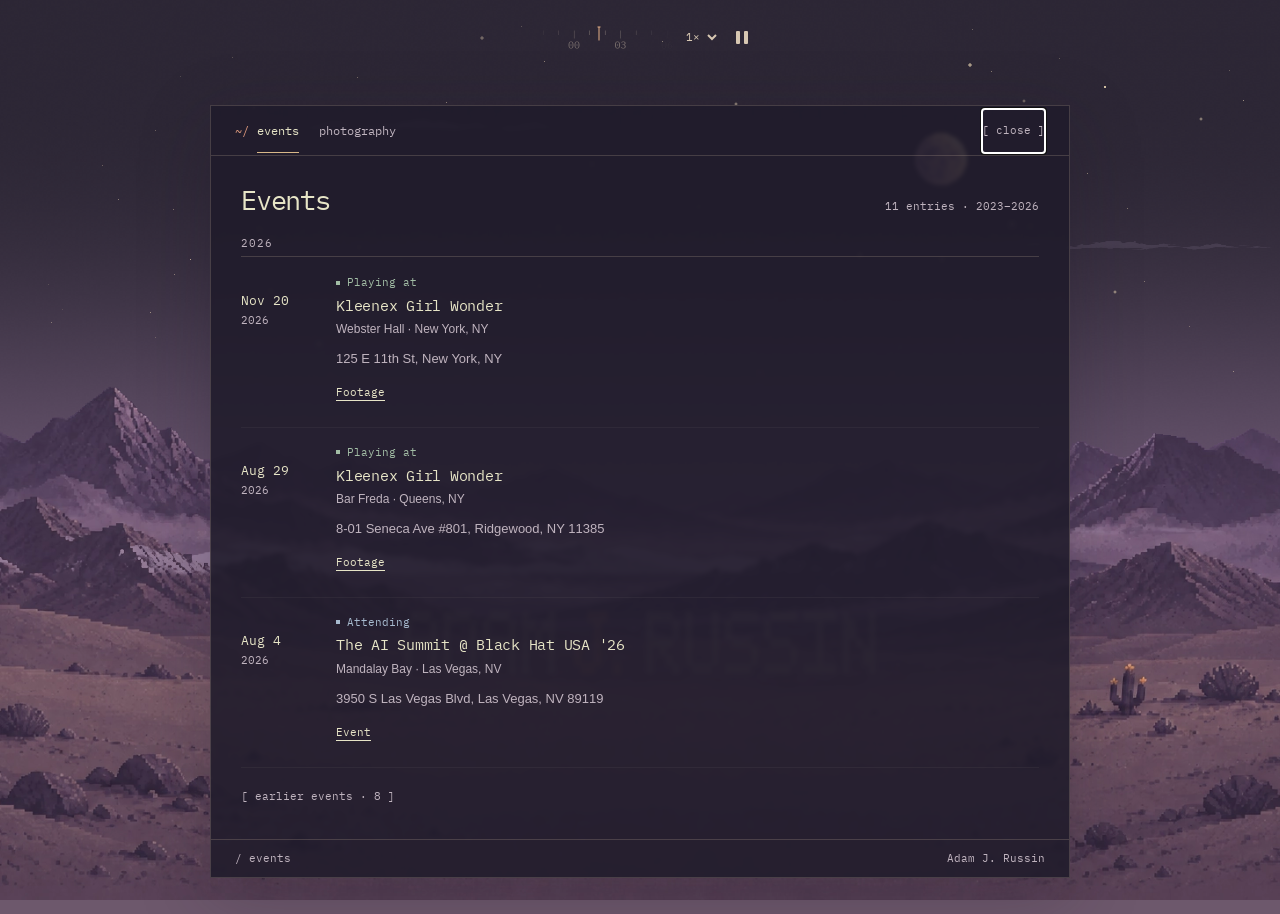
==== commit 5dd1dcc0: "Link Webster Hall footage and regenerate the entry pages - Add the footage link to the November 20, " ====
--- a/events/index.html
+++ b/events/index.html
@@ -6,22 +6,22 @@
   <meta name="description" content="Events, performances, and technology talks by Adam J. Russin, drummer for Kleenex Girl Wonder.">
   <title>Events · Adam J. Russin</title>
   <link rel="icon" type="image/svg+xml" href="/favicon.svg">
+  <link rel="apple-touch-icon" href="/apple-touch-icon.png">
   <!-- Show the complete opening vista before the animated renderer is ready. -->
   <link rel="preload" as="image" href="/vista/assets/opening-b76a98517983.webp" fetchpriority="high">
-  <link rel="preload" as="image" href="/vista/assets/03cd3fed69d7.webp?v=581a27277c75">
-  <link rel="preload" as="image" href="/vista/assets/panorama-left-v1.webp?v=581a27277c75">
-  <link rel="preload" as="image" href="/vista/assets/panorama-right-v1.webp?v=581a27277c75">
-  <link rel="preload" as="image" href="/vista/assets/0c083a60182e.webp?v=581a27277c75">
-  <link rel="preload" as="image" href="/vista/assets/66a91181c39d.png?v=581a27277c75">
-  <link rel="preload" as="image" href="/vista/assets/cf4422e0bd45.png?v=581a27277c75">
-  <link rel="preload" as="fetch" href="/vista/sky.frag?v=581a27277c75" crossorigin>
-  <link rel="preload" as="fetch" href="/vista/assets/panorama-edges-v1.json?v=581a27277c75" crossorigin>
-  <link rel="preconnect" href="https://fonts.googleapis.com">
-  <link rel="preconnect" href="https://fonts.gstatic.com" crossorigin>
-  <link rel="stylesheet" href="https://fonts.googleapis.com/css2?family=IBM+Plex+Mono:wght@400;500&display=swap">
-  <link rel="stylesheet" href="/vista/style.css?v=581a27277c75">
-  <script defer src="/vista/content.js?v=581a27277c75"></script>
-  <script defer src="/vista/app.js?v=581a27277c75"></script>
+  <link rel="preload" as="image" href="/vista/assets/03cd3fed69d7.webp?v=7d6f47b2c575">
+  <link rel="preload" as="image" href="/vista/assets/panorama-left-v1.webp?v=7d6f47b2c575">
+  <link rel="preload" as="image" href="/vista/assets/panorama-right-v1.webp?v=7d6f47b2c575">
+  <link rel="preload" as="image" href="/vista/assets/0c083a60182e.webp?v=7d6f47b2c575">
+  <link rel="preload" as="image" href="/vista/assets/66a91181c39d.png?v=7d6f47b2c575">
+  <link rel="preload" as="image" href="/vista/assets/cf4422e0bd45.png?v=7d6f47b2c575">
+  <link rel="preload" as="fetch" href="/vista/sky.frag?v=7d6f47b2c575" crossorigin>
+  <link rel="preload" as="fetch" href="/vista/assets/panorama-edges-v1.json?v=7d6f47b2c575" crossorigin>
+  <link rel="preload" as="font" type="font/woff2" href="/vista/assets/ibm-plex-mono-latin-400.woff2" crossorigin>
+  <link rel="preload" as="font" type="font/woff2" href="/vista/assets/ibm-plex-mono-latin-500.woff2" crossorigin>
+  <link rel="stylesheet" href="/vista/style.css?v=7d6f47b2c575">
+  <script defer src="/vista/content.js?v=7d6f47b2c575"></script>
+  <script defer src="/vista/app.js?v=7d6f47b2c575"></script>
 <link rel="canonical" href="https://adamrussin.com/events/">
   <meta property="og:title" content="Events · Adam J. Russin">
   <meta property="og:type" content="website">
@@ -46,7 +46,7 @@
 </head>
 <body>
   <main aria-label="Adam J. Russin"><h1 class="site-heading">Adam J. Russin</h1>
-    <div id="adam-vista" data-site-base="/" data-release="581a27277c75" data-layout="archive" data-open="false" data-name-pose="upright" aria-label="Living vista with continuous daylight">
+    <div id="adam-vista" data-site-base="/" data-release="7d6f47b2c575" data-layout="archive" data-open="false" data-name-pose="upright" aria-label="Living vista with continuous daylight">
   <div class="va-stage">
 <div class="va-time-dock" aria-label="Sky time controls">
   <output hidden aria-hidden="true" class="va-time-value" aria-label="Time in the landscape">01:26</output>
@@ -167,6 +167,7 @@
                     </div>
                     <div class="event-location-full">Webster Hall</div>
                     <div class="event-desc">125 E 11th St, New York, NY</div>
+                    <a href="https://www.instagram.com/stories/highlights/17895512346621706/" target="_blank" rel="noopener noreferrer" class="event-link">[Footage]</a>
                 </div>
             </div>
 
--- a/vista/style.css
+++ b/vista/style.css
@@ -1,3 +1,6 @@
+/* Self-hosted IBM Plex Mono (SIL Open Font License 1.1), Latin subset. */
+@font-face{font-family:'IBM Plex Mono';font-style:normal;font-weight:400;font-display:swap;src:url(assets/ibm-plex-mono-latin-400.woff2) format('woff2')}
+@font-face{font-family:'IBM Plex Mono';font-style:normal;font-weight:500;font-display:swap;src:url(assets/ibm-plex-mono-latin-500.woff2) format('woff2')}
 /* Animate the inherited palette once, so hidden/new content shares the current
    color instead of starting its own delayed fade when a section is opened. */
 @property --va-ink{syntax:'<color>';inherits:true;initial-value:#e7e5c7}
@@ -166,7 +169,9 @@
 #adam-vista .va-photo-pager>div,#adam-vista .va-photo-focus-tools>div{display:flex;gap:16px}
 #adam-vista .va-photo-pager button,#adam-vista .va-photo-focus-tools button{min-height:44px;font-size:11px}
 #adam-vista .va-photo-focus-tools{display:flex;align-items:center;justify-content:space-between;gap:10px;flex-wrap:wrap;margin-bottom:12px}
-#adam-vista .va-full-photo{display:block;width:100%;height:auto;max-height:570px;object-fit:contain;background:transparent}
+/* Keep the enlarged photograph and its controls within one screen. */
+#adam-vista .va-photo-focus{scroll-margin:10px 0}
+#adam-vista .va-full-photo{display:block;width:100%;height:auto;max-height:clamp(220px,calc(100svh - 124px),570px);object-fit:contain;background:transparent}
 #adam-vista .va-focus-index{display:block;font-size:11px;color:var(--va-soft);margin-top:12px;text-align:center}
 #adam-vista[data-layout=drawer] .va-reading{width:90%;max-width:none;margin-top:250px;margin-bottom:30px;border-left:0;border-right:0;box-shadow:0 -15px 65px #21182f30;backdrop-filter:blur(3px)}
 #adam-vista[data-layout=drawer] .va-reading:before,#adam-vista[data-layout=drawer] .va-reading:after{display:none}
